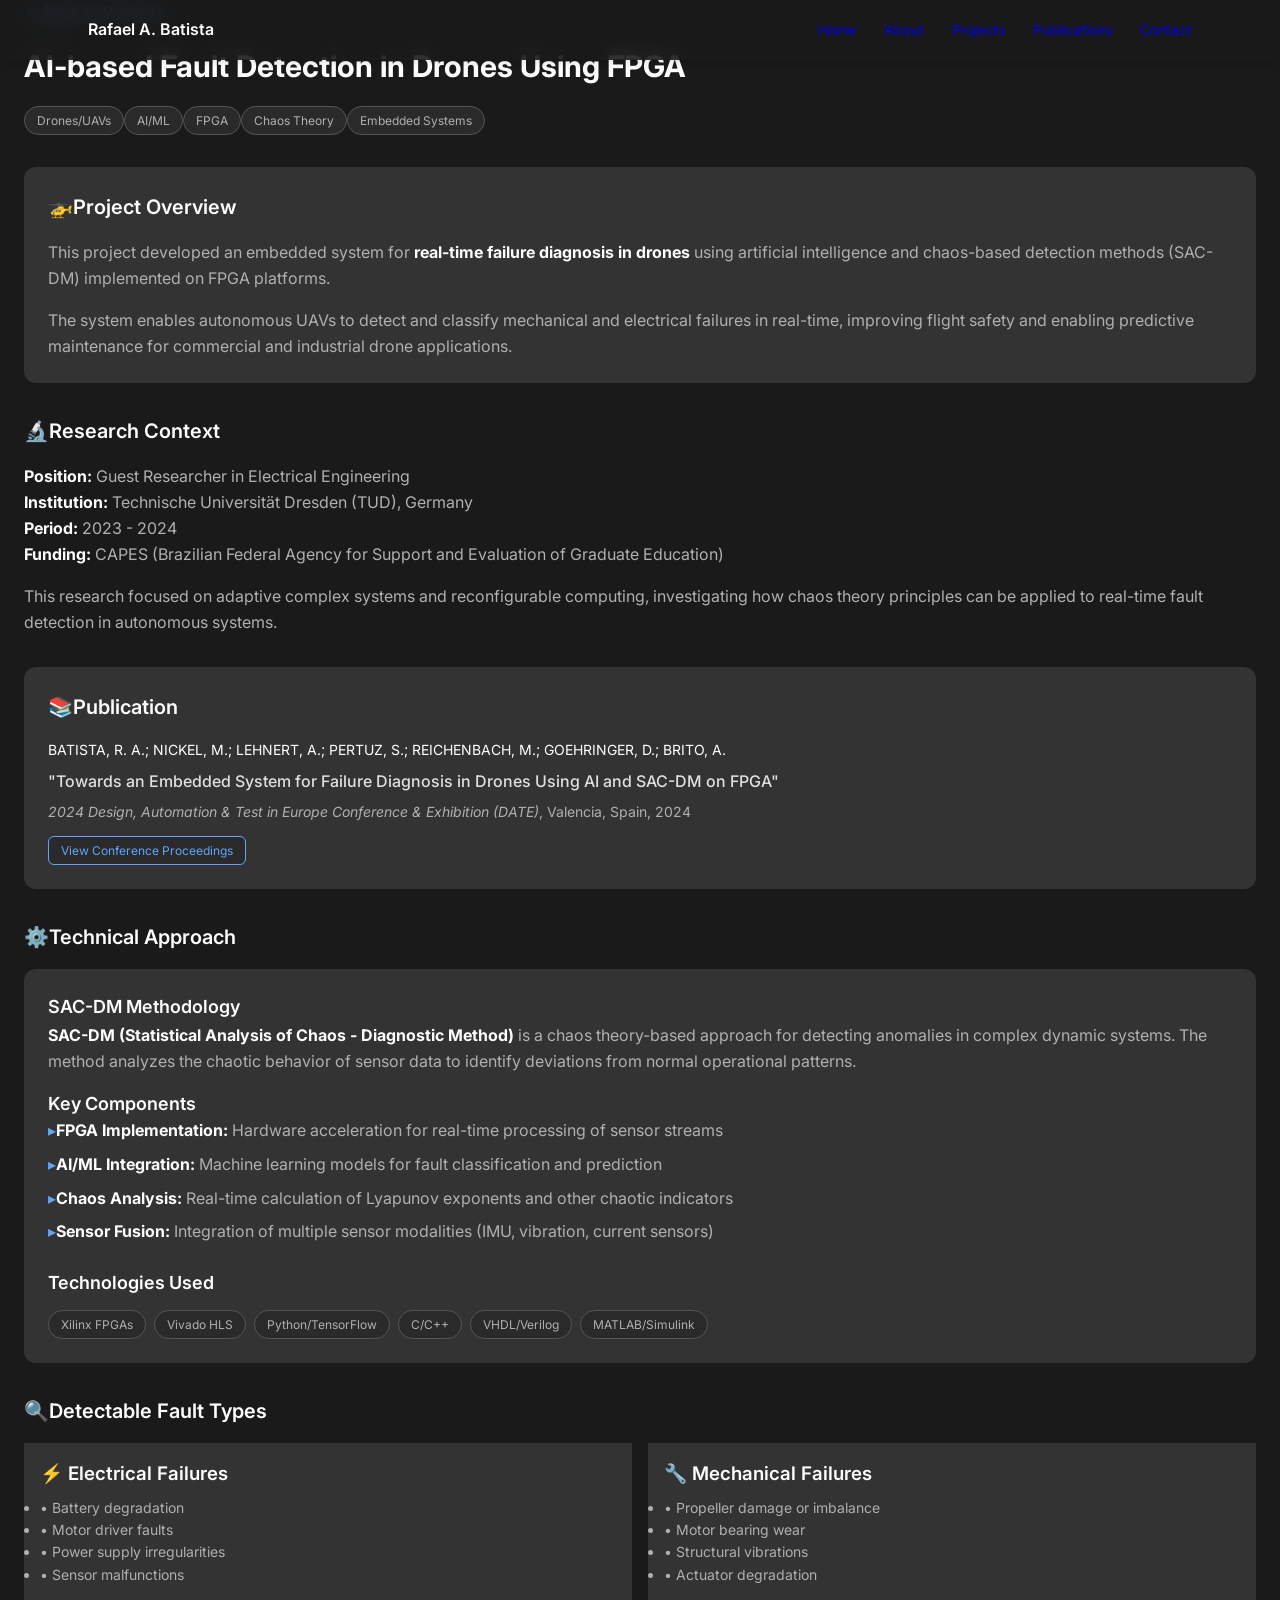
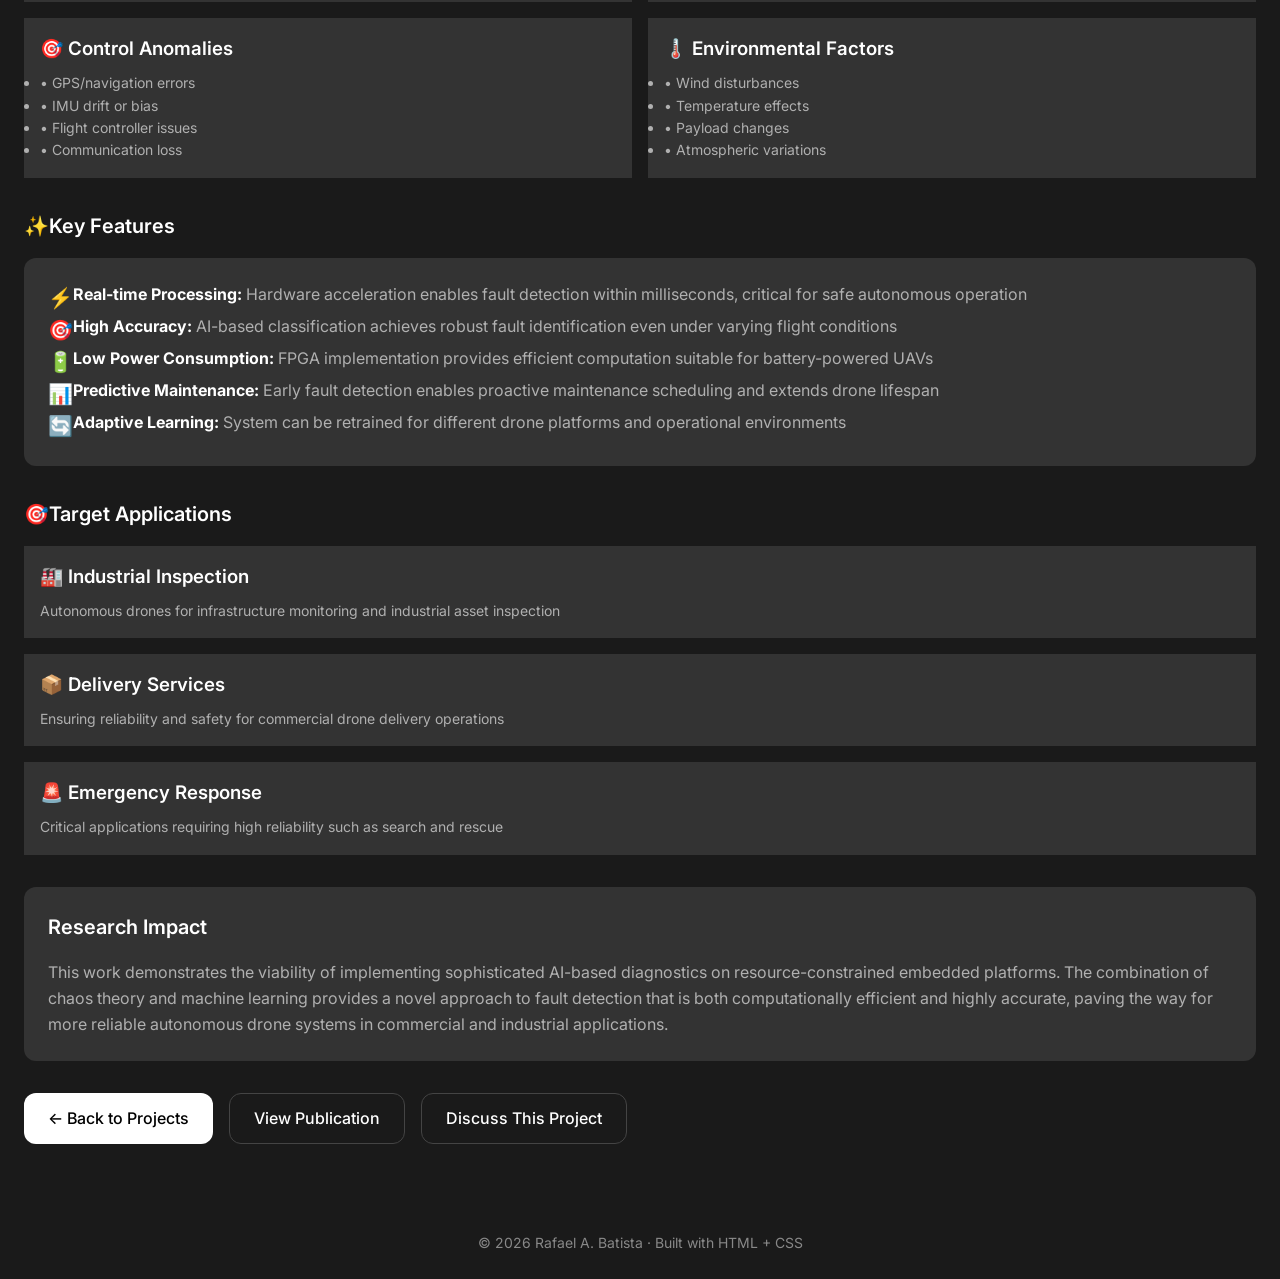
==== project_drones_robotics.html @ 234abe45 "Initial commit: Professional portfolio website with all sections and projects" ====
<!DOCTYPE html>
<html lang="en">

<head>
  <meta charset="UTF-8" />
  <meta name="viewport" content="width=device-width, initial-scale=1.0" />
  <title>AI-based Fault Detection in Drones — Rafael A. Batista</title>
  <meta name="description" content="Embedded system for failure diagnosis in UAVs using AI and chaos theory on FPGA" />
  <link rel="stylesheet" href="styles.css?v=15.0">
</head>

<body class="bg-dark-grey text-light-grey antialiased">

  <!-- NAVBAR -->
  <header class="fixed w-full z-50 bg-dark-grey/80 backdrop-blur border-b border-medium-grey">
    <div class="max-w-6xl mx-auto flex justify-between items-center px-6 py-3">
      <h1 class="text-base font-semibold text-white">Rafael A. Batista</h1>
      <nav class="space-x-6 text-sm text-medium-grey">
        <a href="index.html" class="hover:text-white transition">Home</a>
        <a href="index.html#about" class="hover:text-white transition">About</a>
        <a href="index.html#projects" class="hover:text-white transition">Projects</a>
        <a href="index.html#publications" class="hover:text-white transition">Publications</a>
        <a href="index.html#contact" class="hover:text-white transition">Contact</a>
      </nav>
    </div>
  </header>

  <!-- PROJECT DETAIL -->
  <section class="min-h-screen pt-32 pb-16 px-6">
    <div class="max-w-4xl mx-auto">
      <div class="mb-4">
        <a href="index.html#projects" class="text-accent hover:text-white transition">← Back to Projects</a>
      </div>

      <h1 class="text-3xl md:text-4xl font-bold mb-4 text-white">
        AI-based Fault Detection in Drones Using FPGA
      </h1>

      <div class="flex gap-2 mb-8">
        <span class="tech-item">Drones/UAVs</span>
        <span class="tech-item">AI/ML</span>
        <span class="tech-item">FPGA</span>
        <span class="tech-item">Chaos Theory</span>
        <span class="tech-item">Embedded Systems</span>
      </div>

      <!-- Overview -->
      <div class="mb-8 bg-light-grey p-6 rounded-xl border border-medium-grey">
        <h2 class="text-xl font-semibold mb-4 text-white flex items-center gap-2">
          <span>🚁</span> Project Overview
        </h2>
        <p class="text-medium-grey mb-4 leading-relaxed">
          This project developed an embedded system for <strong class="text-white">real-time failure diagnosis
            in drones</strong> using artificial intelligence and chaos-based detection methods (SAC-DM) implemented
          on FPGA platforms.
        </p>
        <p class="text-medium-grey leading-relaxed">
          The system enables autonomous UAVs to detect and classify mechanical and electrical failures in real-time,
          improving flight safety and enabling predictive maintenance for commercial and industrial drone applications.
        </p>
      </div>

      <!-- Research Context -->
      <div class="mb-8">
        <h2 class="text-xl font-semibold mb-4 text-white flex items-center gap-2">
          <span>🔬</span> Research Context
        </h2>
        <p class="text-medium-grey mb-4 leading-relaxed">
          <strong class="text-white">Position:</strong> Guest Researcher in Electrical Engineering<br>
          <strong class="text-white">Institution:</strong> Technische Universität Dresden (TUD), Germany<br>
          <strong class="text-white">Period:</strong> 2023 - 2024<br>
          <strong class="text-white">Funding:</strong> CAPES (Brazilian Federal Agency for Support and Evaluation of
          Graduate Education)
        </p>
        <p class="text-medium-grey leading-relaxed">
          This research focused on adaptive complex systems and reconfigurable computing, investigating how
          chaos theory principles can be applied to real-time fault detection in autonomous systems.
        </p>
      </div>

      <!-- Publication -->
      <div class="mb-8 bg-light-grey p-6 rounded-xl border border-accent">
        <h2 class="text-xl font-semibold mb-4 text-white flex items-center gap-2">
          <span>📚</span> Publication
        </h2>
        <div class="publication-authors mb-2">
          <span class="text-white">BATISTA, R. A.; NICKEL, M.; LEHNERT, A.; PERTUZ, S.; REICHENBACH, M.; GOEHRINGER, D.;
            BRITO, A.</span>
        </div>
        <div class="publication-title mb-2">
          "Towards an Embedded System for Failure Diagnosis in Drones Using AI and SAC-DM on FPGA"
        </div>
        <div class="publication-venue mb-3">
          <em class="text-medium-grey">2024 Design, Automation & Test in Europe Conference & Exhibition (DATE)</em>,
          Valencia, Spain, 2024
        </div>
        <a href="#" class="publication-link">View Conference Proceedings</a>
      </div>

      <!-- Technical Details -->
      <div class="mb-8">
        <h2 class="text-xl font-semibold mb-4 text-white flex items-center gap-2">
          <span>⚙️</span> Technical Approach
        </h2>
        <div class="bg-light-grey p-6 rounded-xl border border-medium-grey">
          <h3 class="text-lg font-semibold mb-3 text-white">SAC-DM Methodology</h3>
          <p class="text-medium-grey mb-4 leading-relaxed">
            <strong class="text-white">SAC-DM (Statistical Analysis of Chaos - Diagnostic Method)</strong> is a
            chaos theory-based approach for detecting anomalies in complex dynamic systems. The method analyzes
            the chaotic behavior of sensor data to identify deviations from normal operational patterns.
          </p>

          <h3 class="text-lg font-semibold mb-3 text-white">Key Components</h3>
          <ul class="space-y-2 text-medium-grey mb-6">
            <li class="flex items-start">
              <span class="text-accent mr-2">▸</span>
              <span><strong class="text-white">FPGA Implementation:</strong> Hardware acceleration for real-time
                processing of sensor streams</span>
            </li>
            <li class="flex items-start">
              <span class="text-accent mr-2">▸</span>
              <span><strong class="text-white">AI/ML Integration:</strong> Machine learning models for fault
                classification and prediction</span>
            </li>
            <li class="flex items-start">
              <span class="text-accent mr-2">▸</span>
              <span><strong class="text-white">Chaos Analysis:</strong> Real-time calculation of Lyapunov exponents and
                other chaotic indicators</span>
            </li>
            <li class="flex items-start">
              <span class="text-accent mr-2">▸</span>
              <span><strong class="text-white">Sensor Fusion:</strong> Integration of multiple sensor modalities (IMU,
                vibration, current sensors)</span>
            </li>
          </ul>

          <h3 class="text-lg font-semibold mb-3 text-white">Technologies Used</h3>
          <div class="tech-container">
            <span class="tech-item">Xilinx FPGAs</span>
            <span class="tech-item">Vivado HLS</span>
            <span class="tech-item">Python/TensorFlow</span>
            <span class="tech-item">C/C++</span>
            <span class="tech-item">VHDL/Verilog</span>
            <span class="tech-item">MATLAB/Simulink</span>
          </div>
        </div>
      </div>

      <!-- Fault Types -->
      <div class="mb-8">
        <h2 class="text-xl font-semibold mb-4 text-white flex items-center gap-2">
          <span>🔍</span> Detectable Fault Types
        </h2>
        <div class="grid md:grid-cols-2 gap-4">
          <div class="bg-light-grey p-4 rounded-lg border border-medium-grey">
            <h3 class="text-white font-semibold mb-2">⚡ Electrical Failures</h3>
            <ul class="text-medium-grey text-sm space-y-1">
              <li>• Battery degradation</li>
              <li>• Motor driver faults</li>
              <li>• Power supply irregularities</li>
              <li>• Sensor malfunctions</li>
            </ul>
          </div>
          <div class="bg-light-grey p-4 rounded-lg border border-medium-grey">
            <h3 class="text-white font-semibold mb-2">🔧 Mechanical Failures</h3>
            <ul class="text-medium-grey text-sm space-y-1">
              <li>• Propeller damage or imbalance</li>
              <li>• Motor bearing wear</li>
              <li>• Structural vibrations</li>
              <li>• Actuator degradation</li>
            </ul>
          </div>
          <div class="bg-light-grey p-4 rounded-lg border border-medium-grey">
            <h3 class="text-white font-semibold mb-2">🎯 Control Anomalies</h3>
            <ul class="text-medium-grey text-sm space-y-1">
              <li>• GPS/navigation errors</li>
              <li>• IMU drift or bias</li>
              <li>• Flight controller issues</li>
              <li>• Communication loss</li>
            </ul>
          </div>
          <div class="bg-light-grey p-4 rounded-lg border border-medium-grey">
            <h3 class="text-white font-semibold mb-2">🌡️ Environmental Factors</h3>
            <ul class="text-medium-grey text-sm space-y-1">
              <li>• Wind disturbances</li>
              <li>• Temperature effects</li>
              <li>• Payload changes</li>
              <li>• Atmospheric variations</li>
            </ul>
          </div>
        </div>
      </div>

      <!-- System Features -->
      <div class="mb-8">
        <h2 class="text-xl font-semibold mb-4 text-white flex items-center gap-2">
          <span>✨</span> Key Features
        </h2>
        <div class="bg-light-grey p-6 rounded-xl border border-medium-grey">
          <ul class="space-y-3 text-medium-grey">
            <li class="flex items-start">
              <span class="text-accent mr-2 text-xl">⚡</span>
              <div>
                <strong class="text-white">Real-time Processing:</strong> Hardware acceleration enables
                fault detection within milliseconds, critical for safe autonomous operation
              </div>
            </li>
            <li class="flex items-start">
              <span class="text-accent mr-2 text-xl">🎯</span>
              <div>
                <strong class="text-white">High Accuracy:</strong> AI-based classification achieves
                robust fault identification even under varying flight conditions
              </div>
            </li>
            <li class="flex items-start">
              <span class="text-accent mr-2 text-xl">🔋</span>
              <div>
                <strong class="text-white">Low Power Consumption:</strong> FPGA implementation provides
                efficient computation suitable for battery-powered UAVs
              </div>
            </li>
            <li class="flex items-start">
              <span class="text-accent mr-2 text-xl">📊</span>
              <div>
                <strong class="text-white">Predictive Maintenance:</strong> Early fault detection enables
                proactive maintenance scheduling and extends drone lifespan
              </div>
            </li>
            <li class="flex items-start">
              <span class="text-accent mr-2 text-xl">🔄</span>
              <div>
                <strong class="text-white">Adaptive Learning:</strong> System can be retrained for
                different drone platforms and operational environments
              </div>
            </li>
          </ul>
        </div>
      </div>

      <!-- Applications -->
      <div class="mb-8">
        <h2 class="text-xl font-semibold mb-4 text-white flex items-center gap-2">
          <span>🎯</span> Target Applications
        </h2>
        <div class="grid md:grid-cols-3 gap-4">
          <div class="bg-light-grey p-4 rounded-lg border border-medium-grey">
            <h3 class="text-white font-semibold mb-2">🏭 Industrial Inspection</h3>
            <p class="text-medium-grey text-sm">
              Autonomous drones for infrastructure monitoring and industrial asset inspection
            </p>
          </div>
          <div class="bg-light-grey p-4 rounded-lg border border-medium-grey">
            <h3 class="text-white font-semibold mb-2">📦 Delivery Services</h3>
            <p class="text-medium-grey text-sm">
              Ensuring reliability and safety for commercial drone delivery operations
            </p>
          </div>
          <div class="bg-light-grey p-4 rounded-lg border border-medium-grey">
            <h3 class="text-white font-semibold mb-2">🚨 Emergency Response</h3>
            <p class="text-medium-grey text-sm">
              Critical applications requiring high reliability such as search and rescue
            </p>
          </div>
        </div>
      </div>

      <!-- Impact -->
      <div class="mb-8 bg-light-grey p-6 rounded-xl border border-medium-grey">
        <h2 class="text-xl font-semibold mb-4 text-white">Research Impact</h2>
        <p class="text-medium-grey leading-relaxed">
          This work demonstrates the viability of implementing sophisticated AI-based diagnostics on
          resource-constrained embedded platforms. The combination of chaos theory and machine learning
          provides a novel approach to fault detection that is both computationally efficient and highly
          accurate, paving the way for more reliable autonomous drone systems in commercial and industrial
          applications.
        </p>
      </div>

      <!-- Actions -->
      <div class="flex gap-4 mt-8 flex-wrap">
        <a href="index.html#projects" class="btn-primary">
          ← Back to Projects
        </a>
        <a href="index.html#publications" class="btn-secondary">
          View Publication
        </a>
        <a href="index.html#contact" class="btn-secondary">
          Discuss This Project
        </a>
      </div>
    </div>
  </section>

  <!-- FOOTER -->
  <footer class="border-t border-medium-grey py-6 text-center text-sm text-dark-grey">
    © 2026 Rafael A. Batista · Built with HTML + CSS
  </footer>

  <script src="script.js?v=15.0"></script>
</body>

</html>
---- styles.css ----
/* Import Google Fonts */
@import url('https://fonts.googleapis.com/css2?family=Inter:wght@300;400;500;600;700&display=swap');

/* CSS Variables for easy theming */
:root {
  --color-bg-darkest: #121212;
  --color-bg-dark: #1a1a1a;
  --color-bg-medium: #2a2a2a;
  --color-bg-light: #333333;
  --color-text-white: #ffffff;
  --color-text-light: #e0e0e0;
  --color-text-medium: #b0b0b0;
  --color-text-dark: #888888;
  --color-border-light: #444444;
  --color-border-medium: #555555;
  --color-accent: #60a5fa;
  --color-accent-hover: #3b82f6;
  --transition-speed: 0.3s;
}

/* Base styles */
* {
  margin: 0;
  padding: 0;
  box-sizing: border-box;
}

body {
  font-family: 'Inter', sans-serif;
  background-color: var(--color-bg-dark);
  color: var(--color-text-light);
  overflow-x: hidden;
  line-height: 1.6;
}

/* Utility classes */
.bg-darkest-grey {
  background-color: var(--color-bg-darkest);
}

.bg-dark-grey {
  background-color: var(--color-bg-dark);
}

.bg-medium-grey {
  background-color: var(--color-bg-medium);
}

.bg-light-grey {
  background-color: var(--color-bg-light);
}

.text-white {
  color: var(--color-text-white);
}

.text-light-grey {
  color: var(--color-text-light);
}

.text-medium-grey {
  color: var(--color-text-medium);
}

.text-dark-grey {
  color: var(--color-text-dark);
}

.text-accent {
  color: var(--color-accent);
}

.border-light-grey {
  border-color: var(--color-border-light);
}

.border-medium-grey {
  border-color: var(--color-border-medium);
}

.transition {
  transition: all var(--transition-speed) ease;
}

.backdrop-blur {
  backdrop-filter: blur(10px);
}

/* Layout utilities */
.border {
  border-width: 1px;
}

.rounded-xl {
  border-radius: 0.75rem;
}

.rounded-2xl {
  border-radius: 1rem;
}

.p-6 {
  padding: 1.5rem;
}

.p-4 {
  padding: 1rem;
}

.py-2 {
  padding-top: 0.5rem;
  padding-bottom: 0.5rem;
}

.py-3 {
  padding-top: 0.75rem;
  padding-bottom: 0.75rem;
}

.px-4 {
  padding-left: 1rem;
  padding-right: 1rem;
}

.px-6 {
  padding-left: 1.5rem;
  padding-right: 1.5rem;
}

.py-4 {
  padding-top: 1rem;
  padding-bottom: 1rem;
}

.px-5 {
  padding-left: 1.25rem;
  padding-right: 1.25rem;
}

.py-24 {
  padding-top: 6rem;
  padding-bottom: 6rem;
}

.py-32 {
  padding-top: 8rem;
  padding-bottom: 8rem;
}

.py-6 {
  padding-top: 1.5rem;
  padding-bottom: 1.5rem;
}

.pt-24 {
  padding-top: 6rem;
}

.pt-40 {
  padding-top: 10rem;
}

.pb-16 {
  padding-bottom: 4rem;
}

.mb-6 {
  margin-bottom: 1.5rem;
}

.mb-12 {
  margin-bottom: 3rem;
}

.mb-8 {
  margin-bottom: 2rem;
}

.mb-4 {
  margin-bottom: 1rem;
}

.mb-2 {
  margin-bottom: 0.5rem;
}

.mt-8 {
  margin-top: 2rem;
}

.mt-16 {
  margin-top: 4rem;
}

.mt-32 {
  margin-top: 8rem;
}

.mt-4 {
  margin-top: 1rem;
}

.mt-3 {
  margin-top: 0.75rem;
}

.text-base {
  font-size: 1rem;
}

.text-lg {
  font-size: 1.125rem;
}

.text-sm {
  font-size: 0.875rem;
}

.text-xs {
  font-size: 0.75rem;
}

.text-4xl {
  font-size: 2.25rem;
}

.md\:text-6xl {
  font-size: 3.75rem;
}

.text-3xl {
  font-size: 1.875rem;
}

.text-xl {
  font-size: 1.25rem;
}

.font-semibold {
  font-weight: 600;
}

.font-bold {
  font-weight: 700;
}

.font-medium {
  font-weight: 500;
}

.leading-relaxed {
  line-height: 1.625;
}

.text-center {
  text-align: center;
}

.text-left {
  text-align: left;
}

.max-w-6xl {
  max-width: 72rem;
}

.max-w-3xl {
  max-width: 48rem;
}

.max-w-2xl {
  max-width: 42rem;
}

.mx-auto {
  margin-left: auto;
  margin-right: auto;
}

.space-x-6>*+* {
  margin-left: 1.5rem;
}

.gap-4 {
  gap: 1rem;
}

.gap-6 {
  gap: 1.5rem;
}

.gap-8 {
  gap: 2rem;
}

.flex {
  display: flex;
}

.flex-wrap {
  flex-wrap: wrap;
}

.justify-between {
  justify-content: space-between;
}

.justify-center {
  justify-content: center;
}

.items-center {
  align-items: center;
}

.items-start {
  align-items: flex-start;
}

.fixed {
  position: fixed;
}

.w-full {
  width: 100%;
}

.z-50 {
  z-index: 50;
}

.min-h-screen {
  min-height: 100vh;
}

.relative {
  position: relative;
}

.object-cover {
  object-fit: cover;
}

.border-b {
  border-bottom-width: 1px;
}

.border-t {
  border-top-width: 1px;
}

.grid {
  display: grid;
}

.md\:grid-cols-2 {
  grid-template-columns: repeat(2, 1fr);
}

.lg\:grid-cols-3 {
  grid-template-columns: repeat(3, 1fr);
}

.space-y-4>*+* {
  margin-top: 1rem;
}

.space-y-2>*+* {
  margin-top: 0.5rem;
}

/* Custom additions */
.bg-light-grey\/40 {
  background-color: rgba(51, 51, 51, 0.4);
}

.bg-dark-grey\/80 {
  background-color: rgba(26, 26, 26, 0.8);
}

/* Header styles */
header {
  height: 60px;
  min-height: 60px;
  top: 0;
  left: 0;
  right: 0;
  z-index: 50;
  box-shadow: 0 4px 6px rgba(0, 0, 0, 0.1);
}

header div {
  min-height: 60px;
  height: 100%;
}

header .py-3 {
  padding-top: 0.75rem;
  padding-bottom: 0.75rem;
}

header a {
  position: relative;
  text-decoration: none;
}

header a::after {
  content: '';
  position: absolute;
  width: 0;
  height: 2px;
  bottom: -5px;
  left: 0;
  background-color: var(--color-accent);
  transition: width var(--transition-speed) ease;
}

header a:hover::after,
header a.active::after {
  width: 100%;
}

/* Profile photo styles */
.profile-photo {
  width: 200px;
  height: 200px;
  border-radius: 50%;
  object-fit: cover;
  border: 4px solid var(--color-border-medium);
  transition: transform var(--transition-speed) ease, box-shadow var(--transition-speed) ease;
}

.profile-photo:hover {
  transform: scale(1.05);
  box-shadow: 0 10px 30px rgba(96, 165, 250, 0.3);
}

/* Gradient text effect */
.gradient-text {
  background: linear-gradient(135deg, #ffffff 0%, #60a5fa 100%);
  -webkit-background-clip: text;
  -webkit-text-fill-color: transparent;
  background-clip: text;
}

/* Stats container in hero section */
.stats-container {
  display: flex;
  justify-content: center;
  gap: 2rem;
  margin: 2rem 0;
}

.stat-item {
  text-align: center;
}

.stat-number {
  font-size: 2rem;
  font-weight: 700;
  color: var(--color-accent);
  line-height: 1;
}

.stat-label {
  font-size: 0.875rem;
  color: var(--color-text-medium);
  margin-top: 0.25rem;
}

/* Button styles */
.btn-primary,
.btn-secondary {
  display: inline-flex;
  align-items: center;
  padding: 0.75rem 1.5rem;
  border-radius: 0.75rem;
  font-weight: 500;
  text-decoration: none;
  transition: all var(--transition-speed) ease;
  cursor: pointer;
}

.btn-primary {
  background-color: var(--color-text-white);
  color: #000000;
}

.btn-primary:hover {
  background-color: var(--color-text-light);
  transform: translateY(-2px);
  box-shadow: 0 10px 25px rgba(255, 255, 255, 0.1);
}

.btn-secondary {
  border: 1px solid var(--color-border-light);
  color: var(--color-text-white);
  background-color: transparent;
}

.btn-secondary:hover {
  border-color: var(--color-text-white);
  background-color: rgba(255, 255, 255, 0.05);
  transform: translateY(-2px);
}

.btn-secondary svg {
  display: inline-block;
  width: 1.25rem;
  height: 1.25rem;
  margin-right: 0.5rem;
  vertical-align: middle;
}

/* Section title styles */
.section-title {
  font-size: 2rem;
  font-weight: 700;
  margin-bottom: 3rem;
  color: var(--color-text-white);
  display: flex;
  align-items: center;
  gap: 0.75rem;
}

.section-icon {
  font-size: 2.5rem;
  display: inline-block;
}

/* Timeline styles */
.timeline {
  position: relative;
  padding-left: 2rem;
}

.timeline::before {
  content: '';
  position: absolute;
  left: 0;
  top: 0;
  bottom: 0;
  width: 2px;
  background: linear-gradient(180deg, var(--color-accent) 0%, var(--color-border-medium) 100%);
}

.timeline-item {
  position: relative;
  padding-bottom: 2.5rem;
}

.timeline-marker {
  position: absolute;
  left: -2.5rem;
  top: 0.25rem;
  width: 1rem;
  height: 1rem;
  border-radius: 50%;
  background-color: var(--color-accent);
  border: 3px solid var(--color-bg-dark);
  z-index: 1;
}

.timeline-marker.current {
  width: 1.25rem;
  height: 1.25rem;
  left: -2.625rem;
  animation: pulse 2s infinite;
}

@keyframes pulse {

  0%,
  100% {
    box-shadow: 0 0 0 0 rgba(96, 165, 250, 0.7);
  }

  50% {
    box-shadow: 0 0 0 10px rgba(96, 165, 250, 0);
  }
}

.timeline-content {
  background-color: var(--color-bg-light);
  padding: 1.5rem;
  border-radius: 0.75rem;
  border: 1px solid var(--color-border-medium);
  transition: all var(--transition-speed) ease;
}

.timeline-content:hover {
  border-color: var(--color-accent);
  transform: translateX(5px);
  box-shadow: 0 5px 20px rgba(96, 165, 250, 0.1);
}

.timeline-date {
  color: var(--color-accent);
  font-weight: 600;
  font-size: 0.875rem;
  margin-bottom: 0.5rem;
}

.timeline-title {
  color: var(--color-text-white);
  font-size: 1.125rem;
  font-weight: 600;
  margin-bottom: 0.5rem;
}

.timeline-institution {
  color: var(--color-text-medium);
  font-size: 0.875rem;
  margin-bottom: 0.75rem;
  font-style: italic;
}

.timeline-description {
  color: var(--color-text-medium);
  font-size: 0.875rem;
  line-height: 1.6;
  margin-bottom: 0.5rem;
}

.timeline-description strong {
  color: var(--color-text-light);
}

/* Technology tags */
.tech-container {
  display: flex;
  flex-wrap: wrap;
  gap: 0.5rem;
  margin-top: 0.75rem;
}

.tech-item {
  padding: 0.25rem 0.75rem;
  background-color: var(--color-bg-medium);
  color: var(--color-text-medium);
  font-size: 0.75rem;
  border-radius: 9999px;
  border: 1px solid var(--color-border-medium);
  transition: all var(--transition-speed) ease;
}

.tech-item:hover {
  background-color: var(--color-accent);
  color: var(--color-text-white);
  border-color: var(--color-accent);
}

/* Project cards */
.project-card {
  display: block;
  padding: 1.5rem;
  background-color: var(--color-bg-light);
  border-radius: 1rem;
  border: 1px solid var(--color-border-medium);
  text-decoration: none;
  transition: all var(--transition-speed) ease;
  position: relative;
  overflow: hidden;
}

.project-card::before {
  content: '';
  position: absolute;
  top: 0;
  left: 0;
  right: 0;
  height: 3px;
  background: linear-gradient(90deg, var(--color-accent) 0%, transparent 100%);
  transform: scaleX(0);
  transform-origin: left;
  transition: transform var(--transition-speed) ease;
}

.project-card:hover::before {
  transform: scaleX(1);
}

.project-card:hover {
  border-color: var(--color-accent);
  transform: translateY(-5px);
  box-shadow: 0 10px 30px rgba(96, 165, 250, 0.2);
}

.project-icon {
  font-size: 2.5rem;
  margin-bottom: 1rem;
  display: block;
}

/* Publications */
.publications-container {
  max-width: 100%;
}

.publication-category {
  margin-bottom: 2rem;
}

.publication-item {
  background-color: var(--color-bg-light);
  padding: 1.5rem;
  border-radius: 0.75rem;
  border: 1px solid var(--color-border-medium);
  transition: all var(--transition-speed) ease;
}

.publication-item:hover {
  border-color: var(--color-accent);
  box-shadow: 0 5px 20px rgba(96, 165, 250, 0.1);
}

.publication-authors {
  margin-bottom: 0.5rem;
  font-size: 0.875rem;
}

.publication-title {
  color: var(--color-text-light);
  font-size: 1rem;
  font-weight: 500;
  margin-bottom: 0.5rem;
  line-height: 1.5;
}

.publication-venue {
  color: var(--color-text-medium);
  font-size: 0.875rem;
  margin-bottom: 0.75rem;
}

.publication-links {
  display: flex;
  gap: 0.75rem;
  margin-top: 0.75rem;
}

.publication-link {
  display: inline-block;
  padding: 0.25rem 0.75rem;
  background-color: var(--color-bg-medium);
  color: var(--color-accent);
  font-size: 0.75rem;
  border-radius: 0.375rem;
  text-decoration: none;
  border: 1px solid var(--color-accent);
  transition: all var(--transition-speed) ease;
}

.publication-link:hover {
  background-color: var(--color-accent);
  color: var(--color-text-white);
}

/* Skills section */
.skill-category {
  background-color: var(--color-bg-light);
  padding: 1.5rem;
  border-radius: 0.75rem;
  border: 1px solid var(--color-border-medium);
}

.skill-category-title {
  color: var(--color-text-white);
  font-size: 1.125rem;
  font-weight: 600;
  margin-bottom: 1.25rem;
  padding-bottom: 0.75rem;
  border-bottom: 2px solid var(--color-accent);
}

.skill-list {
  display: flex;
  flex-direction: column;
  gap: 1rem;
}

.skill-item {
  display: flex;
  flex-direction: column;
  gap: 0.5rem;
}

.skill-name {
  color: var(--color-text-light);
  font-size: 0.875rem;
  font-weight: 500;
}

.skill-bar {
  height: 0.5rem;
  background-color: var(--color-bg-medium);
  border-radius: 9999px;
  overflow: hidden;
}

.skill-level {
  height: 100%;
  background: linear-gradient(90deg, var(--color-accent) 0%, var(--color-accent-hover) 100%);
  border-radius: 9999px;
  transition: width 1s ease;
}

.expertise-list {
  list-style: none;
  display: flex;
  flex-direction: column;
  gap: 0.5rem;
}

.expertise-list li {
  color: var(--color-text-medium);
  font-size: 0.875rem;
  padding-left: 1.25rem;
  position: relative;
}

.expertise-list li::before {
  content: '▸';
  position: absolute;
  left: 0;
  color: var(--color-accent);
  font-weight: 600;
}

/* Animation */
@keyframes fadeIn {
  from {
    opacity: 0;
    transform: translateY(20px);
  }

  to {
    opacity: 1;
    transform: translateY(0);
  }
}

.animate-fadeIn {
  animation: fadeIn 0.6s ease-out;
}

/* Scroll margin for fixed header - increased to prevent overlap */
section[id] {
  scroll-margin-top: 80px;
}

/* Responsive adjustments */
@media (max-width: 768px) {
  .md\:text-6xl {
    font-size: 2.5rem;
  }

  .md\:grid-cols-2,
  .lg\:grid-cols-3 {
    grid-template-columns: 1fr;
  }

  .pt-24 {
    padding-top: 5rem;
  }

  .profile-photo {
    width: 160px;
    height: 160px;
  }

  header {
    height: 55px;
  }

  header nav {
    display: none;
    /* Hide navigation on mobile - could add hamburger menu */
  }

  .section-title {
    font-size: 1.5rem;
  }

  .section-icon {
    font-size: 2rem;
  }

  .stats-container {
    flex-direction: row;
    gap: 1rem;
  }

  .stat-number {
    font-size: 1.5rem;
  }

  .stat-label {
    font-size: 0.75rem;
  }

  .timeline {
    padding-left: 1.5rem;
  }

  .timeline-marker {
    left: -2rem;
  }

  .timeline-marker.current {
    left: -2.125rem;
  }
}

@media (max-width: 480px) {

  .btn-primary,
  .btn-secondary {
    padding: 0.6rem 1.2rem;
    font-size: 0.875rem;
  }

  .flex-wrap {
    justify-content: center;
  }
}

/* Print styles */
@media print {
  header {
    position: relative;
  }

  .btn-primary,
  .btn-secondary {
    display: none;
  }
}
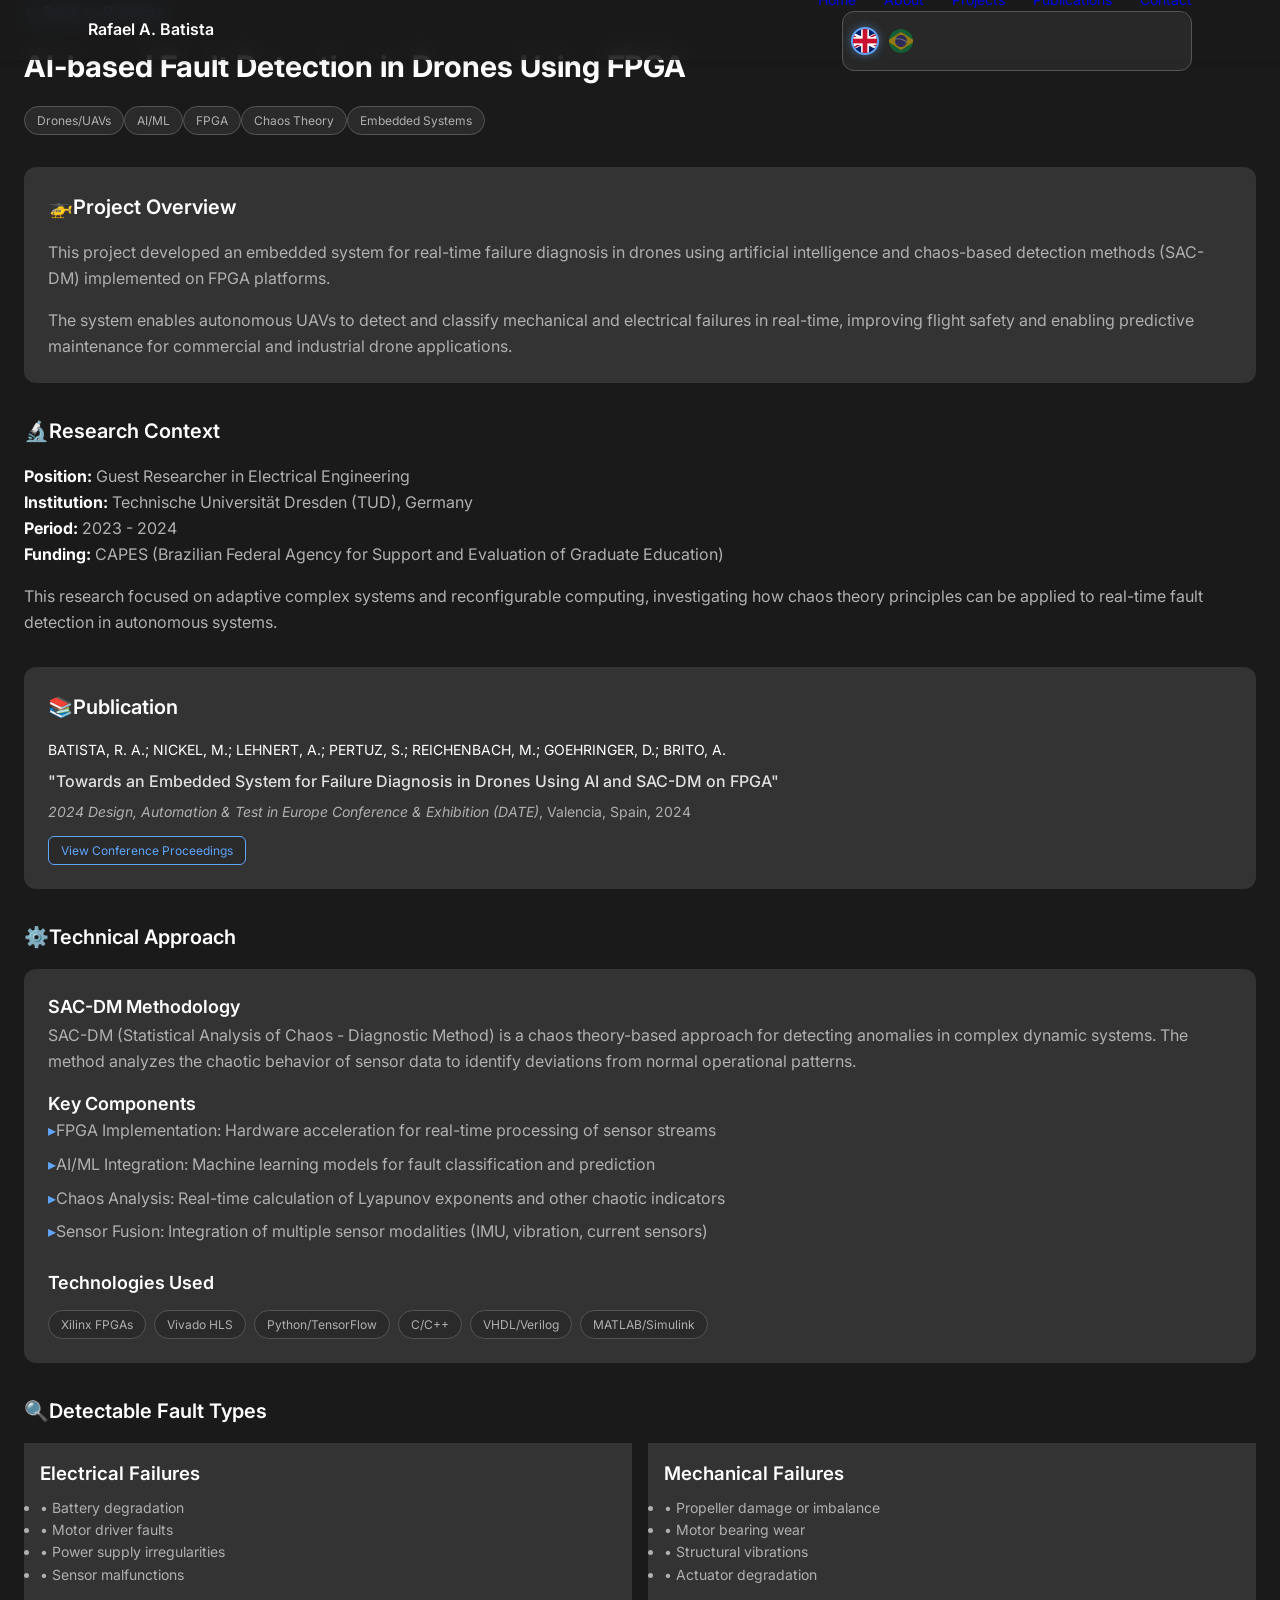
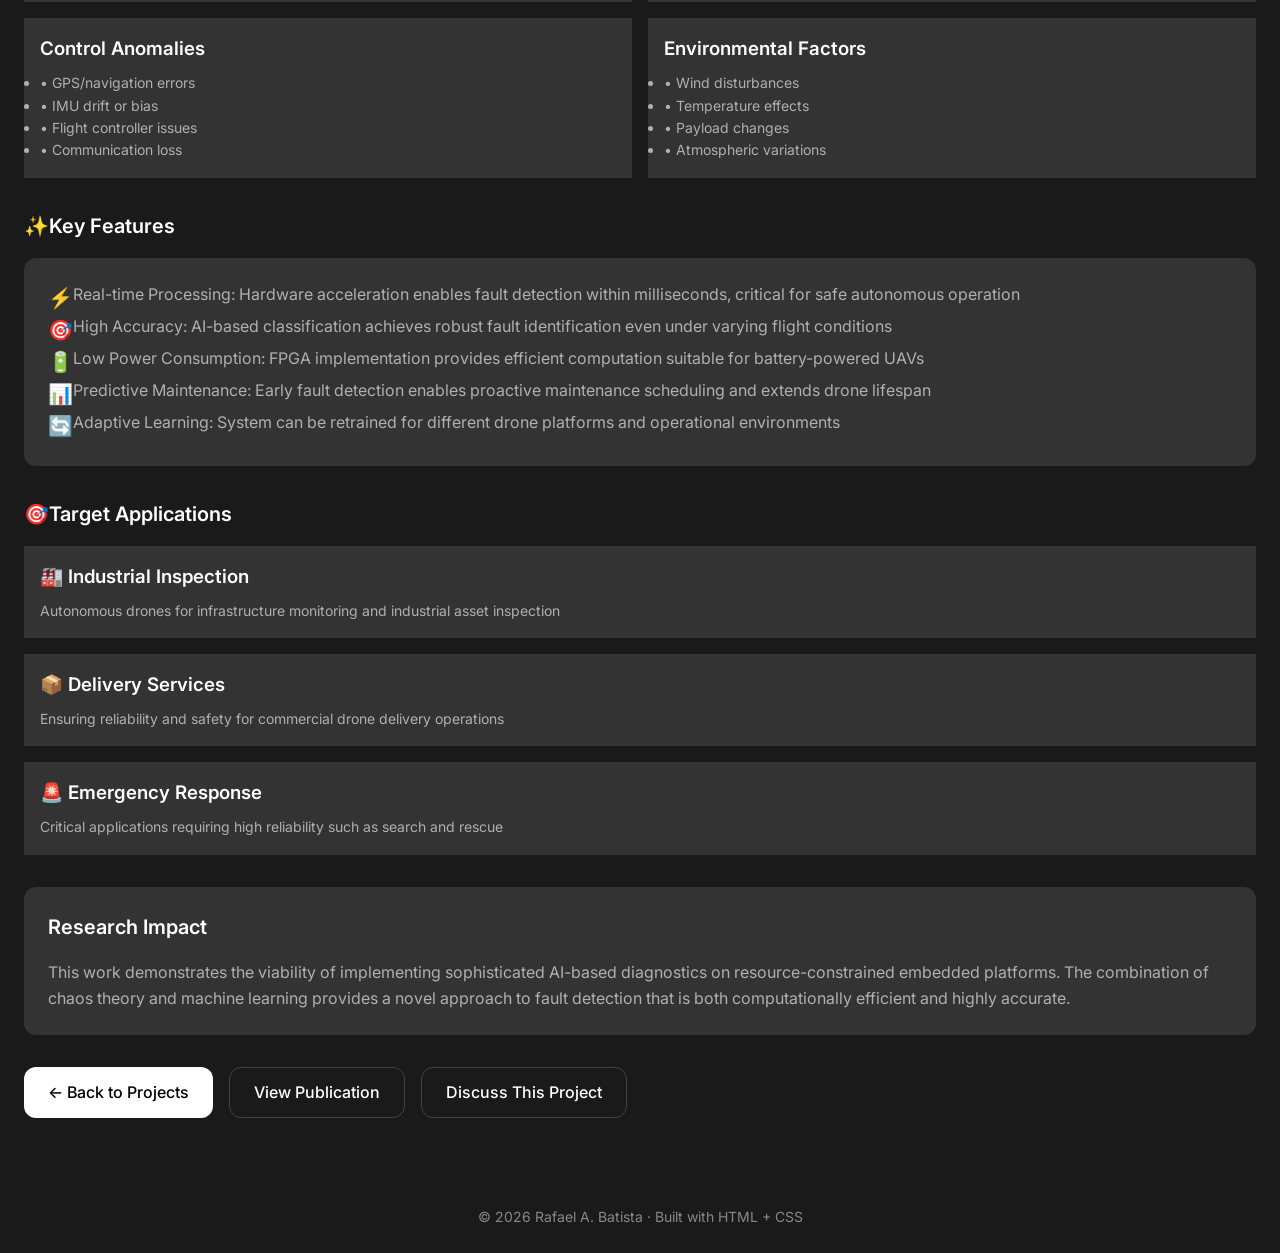
==== commit bc1e14b9: "Implement full bilingual support for all project subpages" ====
--- a/project_drones_robotics.html
+++ b/project_drones_robotics.html
@@ -20,7 +20,11 @@
         <a href="index.html#about" class="hover:text-white transition">About</a>
         <a href="index.html#projects" class="hover:text-white transition">Projects</a>
         <a href="index.html#publications" class="hover:text-white transition">Publications</a>
-        <a href="index.html#contact" class="hover:text-white transition">Contact</a>
+        <a href="index.html#contact" class="hover:text-white transition" data-i18n-nav="contact">Contact</a>
+        <div id="langToggle" class="lang-toggle" title="Switch language / Mudar idioma">
+          <img src="flag_uk.png" alt="English" class="lang-flag" data-lang="en">
+          <img src="flag_br.png" alt="Português" class="lang-flag" data-lang="pt">
+        </div>
       </nav>
     </div>
   </header>
@@ -29,10 +33,11 @@
   <section class="min-h-screen pt-32 pb-16 px-6">
     <div class="max-w-4xl mx-auto">
       <div class="mb-4">
-        <a href="index.html#projects" class="text-accent hover:text-white transition">← Back to Projects</a>
-      </div>
-
-      <h1 class="text-3xl md:text-4xl font-bold mb-4 text-white">
+        <a href="index.html#projects" class="text-accent hover:text-white transition" data-i18n="page_drone.back">← Back
+          to Projects</a>
+      </div>
+
+      <h1 class="text-3xl md:text-4xl font-bold mb-4 text-white" data-i18n="page_drone.title">
         AI-based Fault Detection in Drones Using FPGA
       </h1>
 
@@ -47,14 +52,14 @@
       <!-- Overview -->
       <div class="mb-8 bg-light-grey p-6 rounded-xl border border-medium-grey">
         <h2 class="text-xl font-semibold mb-4 text-white flex items-center gap-2">
-          <span>🚁</span> Project Overview
-        </h2>
-        <p class="text-medium-grey mb-4 leading-relaxed">
+          <span>🚁</span> <span data-i18n="page_drone.overview.title">Project Overview</span>
+        </h2>
+        <p class="text-medium-grey mb-4 leading-relaxed" data-i18n="page_drone.overview.p1">
           This project developed an embedded system for <strong class="text-white">real-time failure diagnosis
             in drones</strong> using artificial intelligence and chaos-based detection methods (SAC-DM) implemented
           on FPGA platforms.
         </p>
-        <p class="text-medium-grey leading-relaxed">
+        <p class="text-medium-grey leading-relaxed" data-i18n="page_drone.overview.p2">
           The system enables autonomous UAVs to detect and classify mechanical and electrical failures in real-time,
           improving flight safety and enabling predictive maintenance for commercial and industrial drone applications.
         </p>
@@ -63,16 +68,19 @@
       <!-- Research Context -->
       <div class="mb-8">
         <h2 class="text-xl font-semibold mb-4 text-white flex items-center gap-2">
-          <span>🔬</span> Research Context
+          <span>🔬</span> <span data-i18n="page_drone.context.title">Research Context</span>
         </h2>
         <p class="text-medium-grey mb-4 leading-relaxed">
-          <strong class="text-white">Position:</strong> Guest Researcher in Electrical Engineering<br>
-          <strong class="text-white">Institution:</strong> Technische Universität Dresden (TUD), Germany<br>
-          <strong class="text-white">Period:</strong> 2023 - 2024<br>
-          <strong class="text-white">Funding:</strong> CAPES (Brazilian Federal Agency for Support and Evaluation of
+          <strong class="text-white" data-i18n="page_drone.context.position">Position:</strong> Guest Researcher in
+          Electrical Engineering<br>
+          <strong class="text-white" data-i18n="page_drone.context.institution">Institution:</strong> Technische
+          Universität Dresden (TUD), Germany<br>
+          <strong class="text-white" data-i18n="page_drone.context.period">Period:</strong> 2023 - 2024<br>
+          <strong class="text-white" data-i18n="page_drone.context.funding">Funding:</strong> CAPES (Brazilian Federal
+          Agency for Support and Evaluation of
           Graduate Education)
         </p>
-        <p class="text-medium-grey leading-relaxed">
+        <p class="text-medium-grey leading-relaxed" data-i18n="page_drone.context.desc">
           This research focused on adaptive complex systems and reconfigurable computing, investigating how
           chaos theory principles can be applied to real-time fault detection in autonomous systems.
         </p>
@@ -100,36 +108,42 @@
       <!-- Technical Details -->
       <div class="mb-8">
         <h2 class="text-xl font-semibold mb-4 text-white flex items-center gap-2">
-          <span>⚙️</span> Technical Approach
+          <span>⚙️</span> <span data-i18n="page_drone.tech.title">Technical Approach</span>
         </h2>
         <div class="bg-light-grey p-6 rounded-xl border border-medium-grey">
-          <h3 class="text-lg font-semibold mb-3 text-white">SAC-DM Methodology</h3>
-          <p class="text-medium-grey mb-4 leading-relaxed">
-            <strong class="text-white">SAC-DM (Statistical Analysis of Chaos - Diagnostic Method)</strong> is a
-            chaos theory-based approach for detecting anomalies in complex dynamic systems. The method analyzes
-            the chaotic behavior of sensor data to identify deviations from normal operational patterns.
+          <h3 class="text-lg font-semibold mb-3 text-white" data-i18n="page_drone.tech.sacdm_title">SAC-DM Methodology
+          </h3>
+          <p class="text-medium-grey mb-4 leading-relaxed" data-i18n="page_drone.tech.sacdm_desc">
+            SAC-DM (Statistical Analysis of Chaos - Diagnostic Method) is a chaos theory-based approach for detecting
+            anomalies in complex dynamic systems. The method analyzes the chaotic behavior of sensor data to identify
+            deviations from normal operational patterns.
           </p>
 
-          <h3 class="text-lg font-semibold mb-3 text-white">Key Components</h3>
+          <h3 class="text-lg font-semibold mb-3 text-white" data-i18n="page_drone.tech.components_title">Key Components
+          </h3>
           <ul class="space-y-2 text-medium-grey mb-6">
             <li class="flex items-start">
               <span class="text-accent mr-2">▸</span>
-              <span><strong class="text-white">FPGA Implementation:</strong> Hardware acceleration for real-time
+              <span data-i18n="page_drone.tech.comp1"><strong class="text-white">FPGA Implementation:</strong> Hardware
+                acceleration for real-time
                 processing of sensor streams</span>
             </li>
             <li class="flex items-start">
               <span class="text-accent mr-2">▸</span>
-              <span><strong class="text-white">AI/ML Integration:</strong> Machine learning models for fault
+              <span data-i18n="page_drone.tech.comp2"><strong class="text-white">AI/ML Integration:</strong> Machine
+                learning models for fault
                 classification and prediction</span>
             </li>
             <li class="flex items-start">
               <span class="text-accent mr-2">▸</span>
-              <span><strong class="text-white">Chaos Analysis:</strong> Real-time calculation of Lyapunov exponents and
+              <span data-i18n="page_drone.tech.comp3"><strong class="text-white">Chaos Analysis:</strong> Real-time
+                calculation of Lyapunov exponents and
                 other chaotic indicators</span>
             </li>
             <li class="flex items-start">
               <span class="text-accent mr-2">▸</span>
-              <span><strong class="text-white">Sensor Fusion:</strong> Integration of multiple sensor modalities (IMU,
+              <span data-i18n="page_drone.tech.comp4"><strong class="text-white">Sensor Fusion:</strong> Integration of
+                multiple sensor modalities (IMU,
                 vibration, current sensors)</span>
             </li>
           </ul>
@@ -149,11 +163,12 @@
       <!-- Fault Types -->
       <div class="mb-8">
         <h2 class="text-xl font-semibold mb-4 text-white flex items-center gap-2">
-          <span>🔍</span> Detectable Fault Types
+          <span>🔍</span> <span data-i18n="page_drone.faults.title">Detectable Fault Types</span>
         </h2>
         <div class="grid md:grid-cols-2 gap-4">
           <div class="bg-light-grey p-4 rounded-lg border border-medium-grey">
-            <h3 class="text-white font-semibold mb-2">⚡ Electrical Failures</h3>
+            <h3 class="text-white font-semibold mb-2" data-i18n="page_drone.faults.electrical">⚡ Electrical Failures
+            </h3>
             <ul class="text-medium-grey text-sm space-y-1">
               <li>• Battery degradation</li>
               <li>• Motor driver faults</li>
@@ -162,7 +177,8 @@
             </ul>
           </div>
           <div class="bg-light-grey p-4 rounded-lg border border-medium-grey">
-            <h3 class="text-white font-semibold mb-2">🔧 Mechanical Failures</h3>
+            <h3 class="text-white font-semibold mb-2" data-i18n="page_drone.faults.mechanical">🔧 Mechanical Failures
+            </h3>
             <ul class="text-medium-grey text-sm space-y-1">
               <li>• Propeller damage or imbalance</li>
               <li>• Motor bearing wear</li>
@@ -171,7 +187,7 @@
             </ul>
           </div>
           <div class="bg-light-grey p-4 rounded-lg border border-medium-grey">
-            <h3 class="text-white font-semibold mb-2">🎯 Control Anomalies</h3>
+            <h3 class="text-white font-semibold mb-2" data-i18n="page_drone.faults.control">🎯 Control Anomalies</h3>
             <ul class="text-medium-grey text-sm space-y-1">
               <li>• GPS/navigation errors</li>
               <li>• IMU drift or bias</li>
@@ -180,7 +196,7 @@
             </ul>
           </div>
           <div class="bg-light-grey p-4 rounded-lg border border-medium-grey">
-            <h3 class="text-white font-semibold mb-2">🌡️ Environmental Factors</h3>
+            <h3 class="text-white font-semibold mb-2" data-i18n="page_drone.faults.env">🌡️ Environmental Factors</h3>
             <ul class="text-medium-grey text-sm space-y-1">
               <li>• Wind disturbances</li>
               <li>• Temperature effects</li>
@@ -194,41 +210,41 @@
       <!-- System Features -->
       <div class="mb-8">
         <h2 class="text-xl font-semibold mb-4 text-white flex items-center gap-2">
-          <span>✨</span> Key Features
+          <span>✨</span> <span data-i18n="page_drone.features.title">Key Features</span>
         </h2>
         <div class="bg-light-grey p-6 rounded-xl border border-medium-grey">
           <ul class="space-y-3 text-medium-grey">
             <li class="flex items-start">
               <span class="text-accent mr-2 text-xl">⚡</span>
-              <div>
+              <div data-i18n="page_drone.features.f1">
                 <strong class="text-white">Real-time Processing:</strong> Hardware acceleration enables
                 fault detection within milliseconds, critical for safe autonomous operation
               </div>
             </li>
             <li class="flex items-start">
               <span class="text-accent mr-2 text-xl">🎯</span>
-              <div>
+              <div data-i18n="page_drone.features.f2">
                 <strong class="text-white">High Accuracy:</strong> AI-based classification achieves
                 robust fault identification even under varying flight conditions
               </div>
             </li>
             <li class="flex items-start">
               <span class="text-accent mr-2 text-xl">🔋</span>
-              <div>
+              <div data-i18n="page_drone.features.f3">
                 <strong class="text-white">Low Power Consumption:</strong> FPGA implementation provides
                 efficient computation suitable for battery-powered UAVs
               </div>
             </li>
             <li class="flex items-start">
               <span class="text-accent mr-2 text-xl">📊</span>
-              <div>
+              <div data-i18n="page_drone.features.f4">
                 <strong class="text-white">Predictive Maintenance:</strong> Early fault detection enables
                 proactive maintenance scheduling and extends drone lifespan
               </div>
             </li>
             <li class="flex items-start">
               <span class="text-accent mr-2 text-xl">🔄</span>
-              <div>
+              <div data-i18n="page_drone.features.f5">
                 <strong class="text-white">Adaptive Learning:</strong> System can be retrained for
                 different drone platforms and operational environments
               </div>
@@ -266,8 +282,8 @@
 
       <!-- Impact -->
       <div class="mb-8 bg-light-grey p-6 rounded-xl border border-medium-grey">
-        <h2 class="text-xl font-semibold mb-4 text-white">Research Impact</h2>
-        <p class="text-medium-grey leading-relaxed">
+        <h2 class="text-xl font-semibold mb-4 text-white" data-i18n="page_drone.impact.title">Research Impact</h2>
+        <p class="text-medium-grey leading-relaxed" data-i18n="page_drone.impact.desc">
           This work demonstrates the viability of implementing sophisticated AI-based diagnostics on
           resource-constrained embedded platforms. The combination of chaos theory and machine learning
           provides a novel approach to fault detection that is both computationally efficient and highly
@@ -293,8 +309,10 @@
 
   <!-- FOOTER -->
   <footer class="border-t border-medium-grey py-6 text-center text-sm text-dark-grey">
-    © 2026 Rafael A. Batista · Built with HTML + CSS
+    <span data-i18n="footer.copyright">© 2026 Rafael A. Batista · Built with HTML + CSS</span>
   </footer>
+
+  <script src="translations.js"></script>
 
   <script src="script.js?v=15.0"></script>
 </body>
--- a/styles.css
+++ b/styles.css
@@ -420,6 +420,51 @@
   width: 100%;
 }
 
+/* Language toggle button - improved design */
+.lang-toggle {
+  display: flex;
+  align-items: center;
+  gap: 0.5rem;
+  padding: 0.5rem;
+  background-color: rgba(51, 51, 51, 0.6);
+  border: 1px solid var(--color-border-medium);
+  border-radius: 0.75rem;
+  cursor: pointer;
+  transition: all var(--transition-speed) ease;
+}
+
+.lang-toggle:hover {
+  background-color: rgba(96, 165, 250, 0.1);
+  border-color: var(--color-accent);
+}
+
+.lang-flag {
+  width: 28px;
+  height: 28px;
+  object-fit: cover;
+  border-radius: 50%;
+  cursor: pointer;
+  opacity: 0.5;
+  transition: all var(--transition-speed) ease;
+  border: 2px solid transparent;
+}
+
+.lang-flag:hover {
+  opacity: 1;
+  transform: scale(1.1);
+}
+
+.lang-flag.active {
+  opacity: 1;
+  border-color: var(--color-accent);
+  box-shadow: 0 0 8px rgba(96, 165, 250, 0.5);
+}
+
+.lang-text {
+  display: none;
+  /* Hide text, show only flags */
+}
+
 /* Profile photo styles */
 .profile-photo {
   width: 200px;
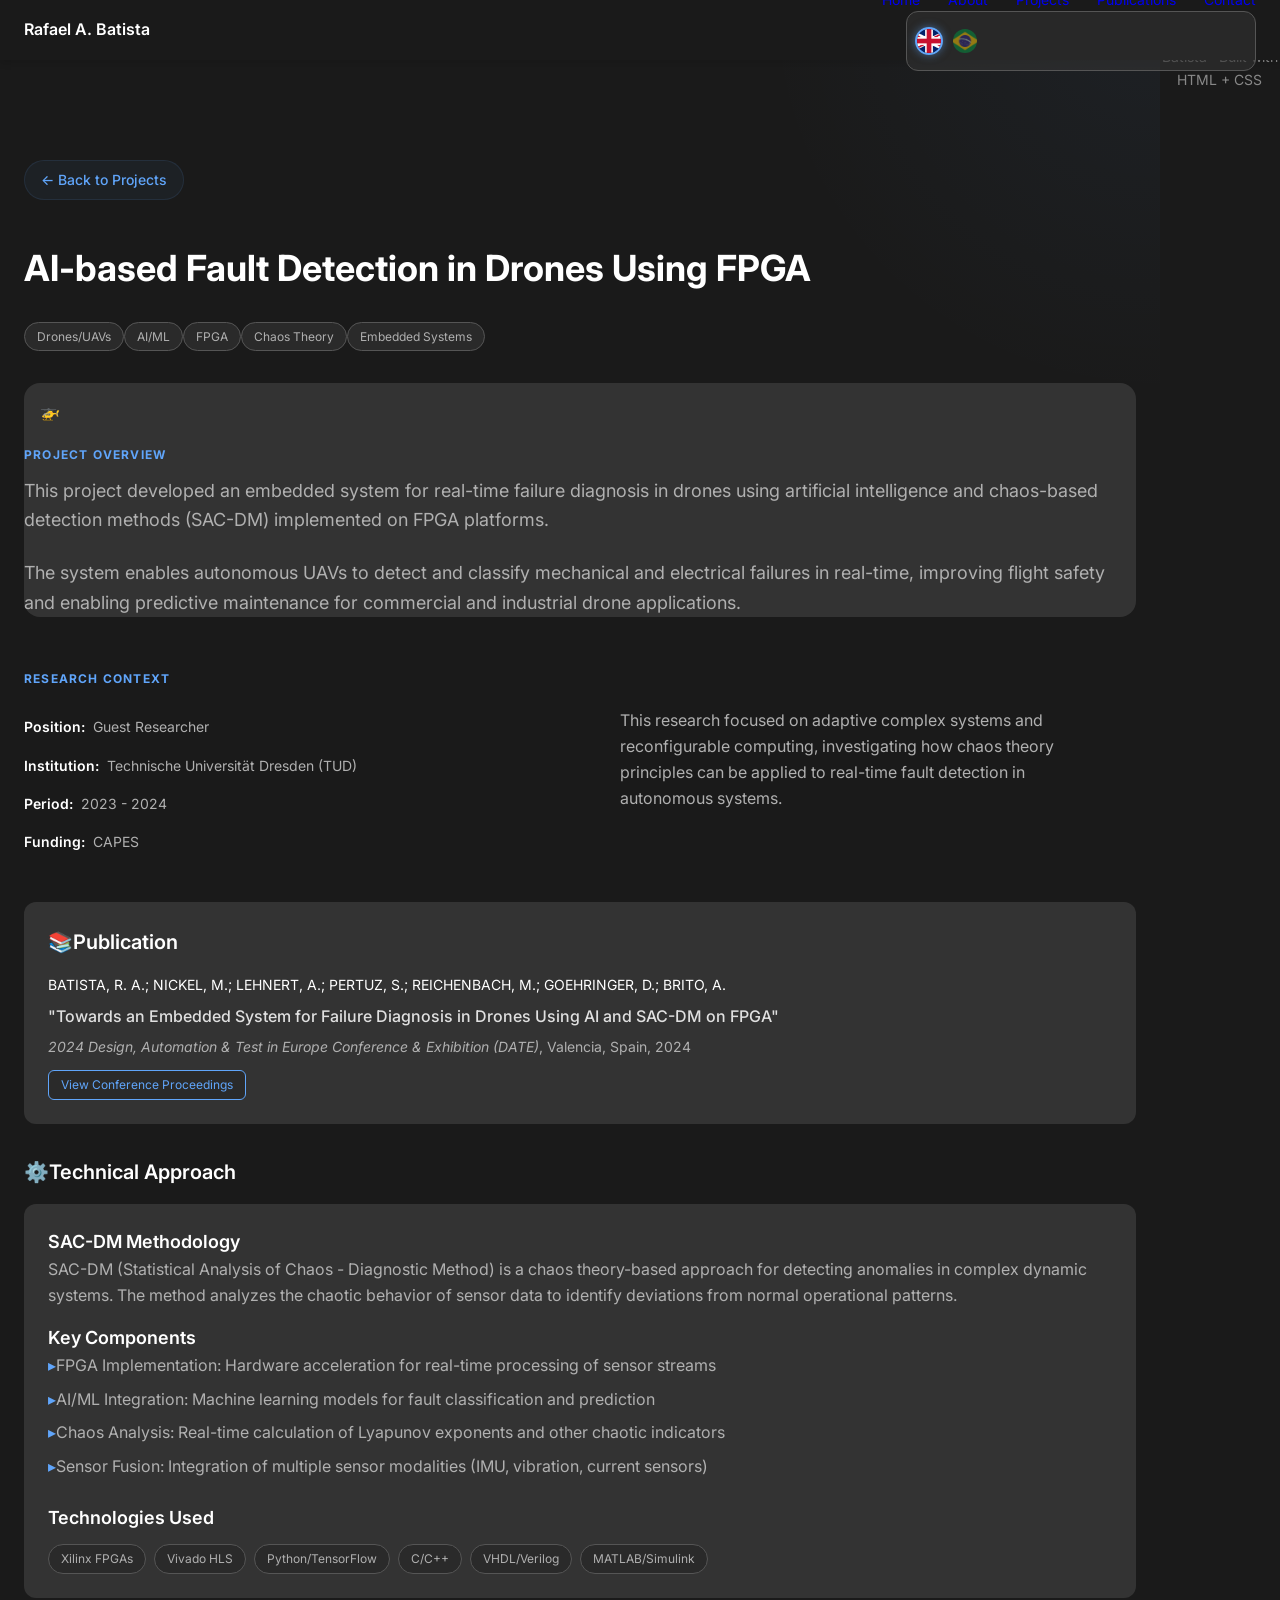
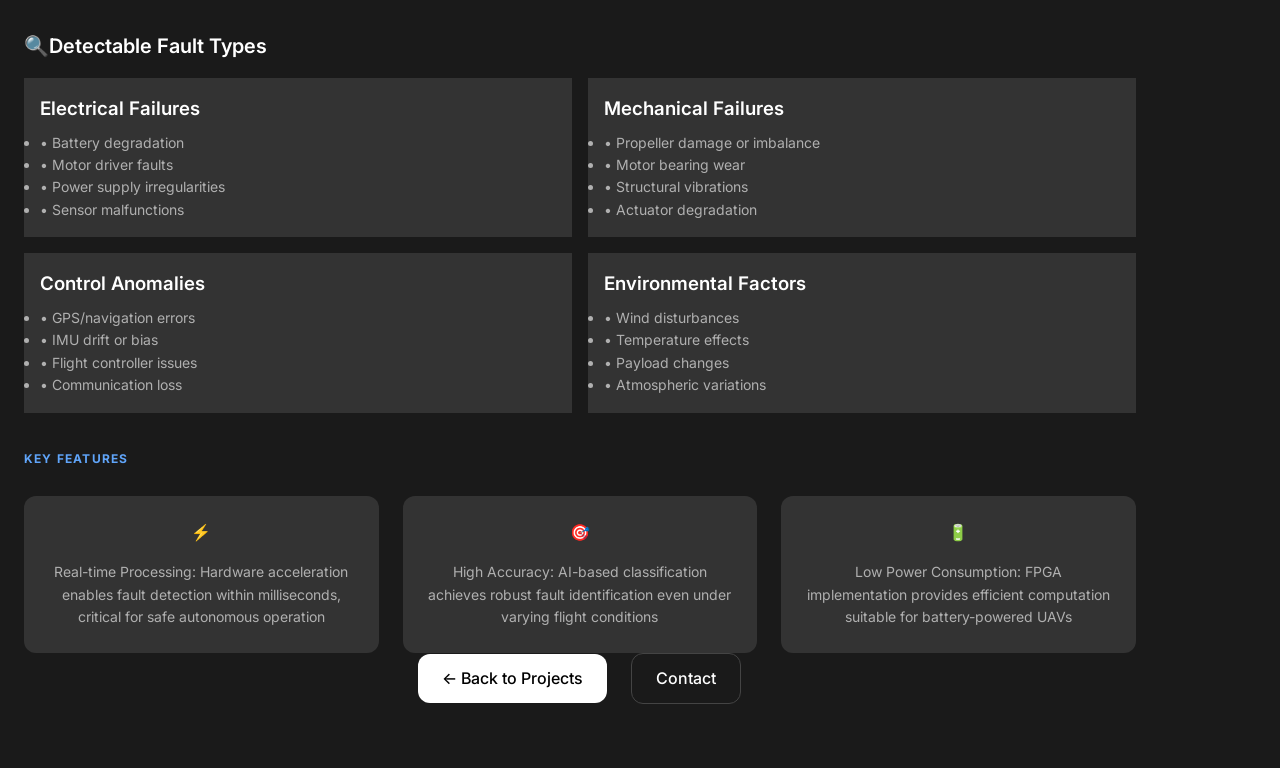
==== commit 37fe6901: "Fix project page layouts: align headers, sticky footers, solid backgrounds, and premium content rest" ====
--- a/project_drones_robotics.html
+++ b/project_drones_robotics.html
@@ -9,11 +9,11 @@
   <link rel="stylesheet" href="styles.css?v=15.0">
 </head>
 
-<body class="bg-dark-grey text-light-grey antialiased">
+<body class="bg-dark-grey text-light-grey antialiased flex flex-col min-h-screen">
 
   <!-- NAVBAR -->
-  <header class="fixed w-full z-50 bg-dark-grey/80 backdrop-blur border-b border-medium-grey">
-    <div class="max-w-6xl mx-auto flex justify-between items-center px-6 py-3">
+  <header class="fixed w-full z-50 bg-dark-grey border-b border-medium-grey">
+    <div class="max-w-4xl mx-auto flex justify-between items-center px-6 py-3">
       <h1 class="text-base font-semibold text-white">Rafael A. Batista</h1>
       <nav class="space-x-6 text-sm text-medium-grey">
         <a href="index.html" class="hover:text-white transition">Home</a>
@@ -30,15 +30,16 @@
   </header>
 
   <!-- PROJECT DETAIL -->
-  <section class="min-h-screen pt-32 pb-16 px-6">
+  <section class="flex-grow project-header-section px-6">
     <div class="max-w-4xl mx-auto">
-      <div class="mb-4">
-        <a href="index.html#projects" class="text-accent hover:text-white transition" data-i18n="page_drone.back">← Back
-          to Projects</a>
-      </div>
-
-      <h1 class="text-3xl md:text-4xl font-bold mb-4 text-white" data-i18n="page_drone.title">
-        AI-based Fault Detection in Drones Using FPGA
+      <div class="mb-2">
+        <a href="index.html#projects" class="breadcrumb-back" data-i18n="page_drone.back">
+          <span>←</span> Back to Projects
+        </a>
+      </div>
+
+      <h1 class="text-4xl md:text-5xl font-bold mb-6 text-white leading-tight" data-i18n="page_drone.title">
+        <span class="gradient-text">AI-based Fault Detection</span> in Drones Using FPGA
       </h1>
 
       <div class="flex gap-2 mb-8">
@@ -50,40 +51,48 @@
       </div>
 
       <!-- Overview -->
-      <div class="mb-8 bg-light-grey p-6 rounded-xl border border-medium-grey">
-        <h2 class="text-xl font-semibold mb-4 text-white flex items-center gap-2">
-          <span>🚁</span> <span data-i18n="page_drone.overview.title">Project Overview</span>
-        </h2>
-        <p class="text-medium-grey mb-4 leading-relaxed" data-i18n="page_drone.overview.p1">
+      <div class="mb-12 bg-light-grey p-8 rounded-2xl border border-medium-grey relative overflow-hidden">
+        <div class="absolute top-0 right-0 p-4 opacity-10 text-6xl">🚁</div>
+        <span class="project-section-label" data-i18n="page_drone.overview.title">Project Overview</span>
+        <p class="text-lg text-medium-grey mb-6 leading-relaxed" data-i18n="page_drone.overview.p1">
           This project developed an embedded system for <strong class="text-white">real-time failure diagnosis
             in drones</strong> using artificial intelligence and chaos-based detection methods (SAC-DM) implemented
           on FPGA platforms.
         </p>
-        <p class="text-medium-grey leading-relaxed" data-i18n="page_drone.overview.p2">
+        <p class="text-lg text-medium-grey leading-relaxed" data-i18n="page_drone.overview.p2">
           The system enables autonomous UAVs to detect and classify mechanical and electrical failures in real-time,
           improving flight safety and enabling predictive maintenance for commercial and industrial drone applications.
         </p>
       </div>
 
       <!-- Research Context -->
-      <div class="mb-8">
-        <h2 class="text-xl font-semibold mb-4 text-white flex items-center gap-2">
-          <span>🔬</span> <span data-i18n="page_drone.context.title">Research Context</span>
-        </h2>
-        <p class="text-medium-grey mb-4 leading-relaxed">
-          <strong class="text-white" data-i18n="page_drone.context.position">Position:</strong> Guest Researcher in
-          Electrical Engineering<br>
-          <strong class="text-white" data-i18n="page_drone.context.institution">Institution:</strong> Technische
-          Universität Dresden (TUD), Germany<br>
-          <strong class="text-white" data-i18n="page_drone.context.period">Period:</strong> 2023 - 2024<br>
-          <strong class="text-white" data-i18n="page_drone.context.funding">Funding:</strong> CAPES (Brazilian Federal
-          Agency for Support and Evaluation of
-          Graduate Education)
-        </p>
-        <p class="text-medium-grey leading-relaxed" data-i18n="page_drone.context.desc">
+      <div class="mb-12 grid md:grid-cols-2 gap-8">
+        <div>
+          <span class="project-section-label" data-i18n="page_drone.context.title">Research Context</span>
+          <div class="space-y-4 mt-4">
+            <div class="project-meta-item">
+              <span class="w-24 font-semibold text-white" data-i18n="page_drone.context.position">Position:</span>
+              <span class="text-medium-grey">Guest Researcher</span>
+            </div>
+            <div class="project-meta-item">
+              <span class="w-24 font-semibold text-white" data-i18n="page_drone.context.institution">Institution:</span>
+              <span class="text-medium-grey">Technische Universität Dresden (TUD)</span>
+            </div>
+            <div class="project-meta-item">
+              <span class="w-24 font-semibold text-white" data-i18n="page_drone.context.period">Period:</span>
+              <span class="text-medium-grey">2023 - 2024</span>
+            </div>
+            <div class="project-meta-item">
+              <span class="w-24 font-semibold text-white" data-i18n="page_drone.context.funding">Funding:</span>
+              <span class="text-medium-grey">CAPES</span>
+            </div>
+          </div>
+        </div>
+        <div class="text-medium-grey leading-relaxed flex items-center p-6 bg-medium-grey/20 rounded-xl"
+          data-i18n="page_drone.context.desc">
           This research focused on adaptive complex systems and reconfigurable computing, investigating how
           chaos theory principles can be applied to real-time fault detection in autonomous systems.
-        </p>
+        </div>
       </div>
 
       <!-- Publication -->
@@ -207,100 +216,34 @@
         </div>
       </div>
 
-      <!-- System Features -->
-      <div class="mb-8">
-        <h2 class="text-xl font-semibold mb-4 text-white flex items-center gap-2">
-          <span>✨</span> <span data-i18n="page_drone.features.title">Key Features</span>
-        </h2>
-        <div class="bg-light-grey p-6 rounded-xl border border-medium-grey">
-          <ul class="space-y-3 text-medium-grey">
-            <li class="flex items-start">
-              <span class="text-accent mr-2 text-xl">⚡</span>
-              <div data-i18n="page_drone.features.f1">
-                <strong class="text-white">Real-time Processing:</strong> Hardware acceleration enables
-                fault detection within milliseconds, critical for safe autonomous operation
-              </div>
-            </li>
-            <li class="flex items-start">
-              <span class="text-accent mr-2 text-xl">🎯</span>
-              <div data-i18n="page_drone.features.f2">
-                <strong class="text-white">High Accuracy:</strong> AI-based classification achieves
-                robust fault identification even under varying flight conditions
-              </div>
-            </li>
-            <li class="flex items-start">
-              <span class="text-accent mr-2 text-xl">🔋</span>
-              <div data-i18n="page_drone.features.f3">
-                <strong class="text-white">Low Power Consumption:</strong> FPGA implementation provides
-                efficient computation suitable for battery-powered UAVs
-              </div>
-            </li>
-            <li class="flex items-start">
-              <span class="text-accent mr-2 text-xl">📊</span>
-              <div data-i18n="page_drone.features.f4">
-                <strong class="text-white">Predictive Maintenance:</strong> Early fault detection enables
-                proactive maintenance scheduling and extends drone lifespan
-              </div>
-            </li>
-            <li class="flex items-start">
-              <span class="text-accent mr-2 text-xl">🔄</span>
-              <div data-i18n="page_drone.features.f5">
-                <strong class="text-white">Adaptive Learning:</strong> System can be retrained for
-                different drone platforms and operational environments
-              </div>
-            </li>
-          </ul>
-        </div>
-      </div>
-
-      <!-- Applications -->
-      <div class="mb-8">
-        <h2 class="text-xl font-semibold mb-4 text-white flex items-center gap-2">
-          <span>🎯</span> Target Applications
-        </h2>
-        <div class="grid md:grid-cols-3 gap-4">
-          <div class="bg-light-grey p-4 rounded-lg border border-medium-grey">
-            <h3 class="text-white font-semibold mb-2">🏭 Industrial Inspection</h3>
-            <p class="text-medium-grey text-sm">
-              Autonomous drones for infrastructure monitoring and industrial asset inspection
-            </p>
-          </div>
-          <div class="bg-light-grey p-4 rounded-lg border border-medium-grey">
-            <h3 class="text-white font-semibold mb-2">📦 Delivery Services</h3>
-            <p class="text-medium-grey text-sm">
-              Ensuring reliability and safety for commercial drone delivery operations
-            </p>
-          </div>
-          <div class="bg-light-grey p-4 rounded-lg border border-medium-grey">
-            <h3 class="text-white font-semibold mb-2">🚨 Emergency Response</h3>
-            <p class="text-medium-grey text-sm">
-              Critical applications requiring high reliability such as search and rescue
-            </p>
-          </div>
-        </div>
-      </div>
-
-      <!-- Impact -->
-      <div class="mb-8 bg-light-grey p-6 rounded-xl border border-medium-grey">
-        <h2 class="text-xl font-semibold mb-4 text-white" data-i18n="page_drone.impact.title">Research Impact</h2>
-        <p class="text-medium-grey leading-relaxed" data-i18n="page_drone.impact.desc">
-          This work demonstrates the viability of implementing sophisticated AI-based diagnostics on
-          resource-constrained embedded platforms. The combination of chaos theory and machine learning
-          provides a novel approach to fault detection that is both computationally efficient and highly
-          accurate, paving the way for more reliable autonomous drone systems in commercial and industrial
-          applications.
-        </p>
+      <!-- Features -->
+      <div class="mb-16">
+        <span class="project-section-label" data-i18n="page_drone.features.title">Key Features</span>
+        <div class="grid md:grid-cols-2 lg:grid-cols-3 gap-6 mt-4">
+          <div class="p-6 bg-light-grey rounded-xl border border-medium-grey">
+            <div class="text-accent text-2xl mb-4 text-center">⚡</div>
+            <p class="text-sm text-center text-medium-grey" data-i18n="page_drone.features.f1">Real-time processing for
+              safe autonomous operation</p>
+          </div>
+          <div class="p-6 bg-light-grey rounded-xl border border-medium-grey">
+            <div class="text-accent text-2xl mb-4 text-center">🎯</div>
+            <p class="text-sm text-center text-medium-grey" data-i18n="page_drone.features.f2">High accuracy robust
+              identification</p>
+          </div>
+          <div class="p-6 bg-light-grey rounded-xl border border-medium-grey">
+            <div class="text-accent text-2xl mb-4 text-center">🔋</div>
+            <p class="text-sm text-center text-medium-grey" data-i18n="page_drone.features.f3">Low power consumption
+              suitable for UAVs</p>
+          </div>
+        </div>
       </div>
 
       <!-- Actions -->
-      <div class="flex gap-4 mt-8 flex-wrap">
-        <a href="index.html#projects" class="btn-primary">
+      <div class="flex gap-6 mt-12 flex-wrap items-center justify-center py-12 border-t border-medium-grey">
+        <a href="index.html#projects" class="btn-primary" data-i18n="page_radio.back">
           ← Back to Projects
         </a>
-        <a href="index.html#publications" class="btn-secondary">
-          View Publication
-        </a>
-        <a href="index.html#contact" class="btn-secondary">
+        <a href="index.html#contact" class="btn-secondary" data-i18n="contact.title">
           Discuss This Project
         </a>
       </div>
--- a/styles.css
+++ b/styles.css
@@ -980,4 +980,76 @@
   .btn-secondary {
     display: none;
   }
+}
+
+/* Project Page Enhancements */
+.project-header-section {
+  padding-top: 10rem;
+  padding-bottom: 4rem;
+  background: radial-gradient(circle at top right, rgba(96, 165, 250, 0.05), transparent 400px);
+}
+
+.breadcrumb-back {
+  display: inline-flex;
+  align-items: center;
+  gap: 0.5rem;
+  color: var(--color-accent);
+  text-decoration: none;
+  font-size: 0.875rem;
+  font-weight: 500;
+  margin-bottom: 2rem;
+  transition: all var(--transition-speed) ease;
+  padding: 0.5rem 1rem;
+  background-color: rgba(96, 165, 250, 0.05);
+  border-radius: 9999px;
+  border: 1px solid rgba(96, 165, 250, 0.1);
+}
+
+.breadcrumb-back:hover {
+  background-color: rgba(96, 165, 250, 0.1);
+  transform: translateX(-5px);
+  color: var(--color-text-white);
+}
+
+.project-meta-item {
+  display: flex;
+  align-items: center;
+  gap: 0.5rem;
+  font-size: 0.875rem;
+  color: var(--color-text-medium);
+}
+
+.project-info-card {
+  background-color: var(--color-bg-light);
+  border: 1px solid var(--color-border-medium);
+  border-radius: 1.25rem;
+  padding: 2rem;
+  height: 100%;
+  transition: all var(--transition-speed) ease;
+}
+
+.project-info-card:hover {
+  border-color: var(--color-accent);
+  box-shadow: 0 10px 30px rgba(0, 0, 0, 0.2);
+}
+
+.project-section-label {
+  display: inline-block;
+  font-size: 0.75rem;
+  font-weight: 700;
+  text-transform: uppercase;
+  letter-spacing: 0.1em;
+  color: var(--color-accent);
+  margin-bottom: 0.75rem;
+}
+
+.feature-tag {
+  display: inline-flex;
+  align-items: center;
+  padding: 0.25rem 0.75rem;
+  background-color: rgba(96, 165, 250, 0.1);
+  color: var(--color-accent);
+  border-radius: 0.5rem;
+  font-size: 0.875rem;
+  font-weight: 500;
 }
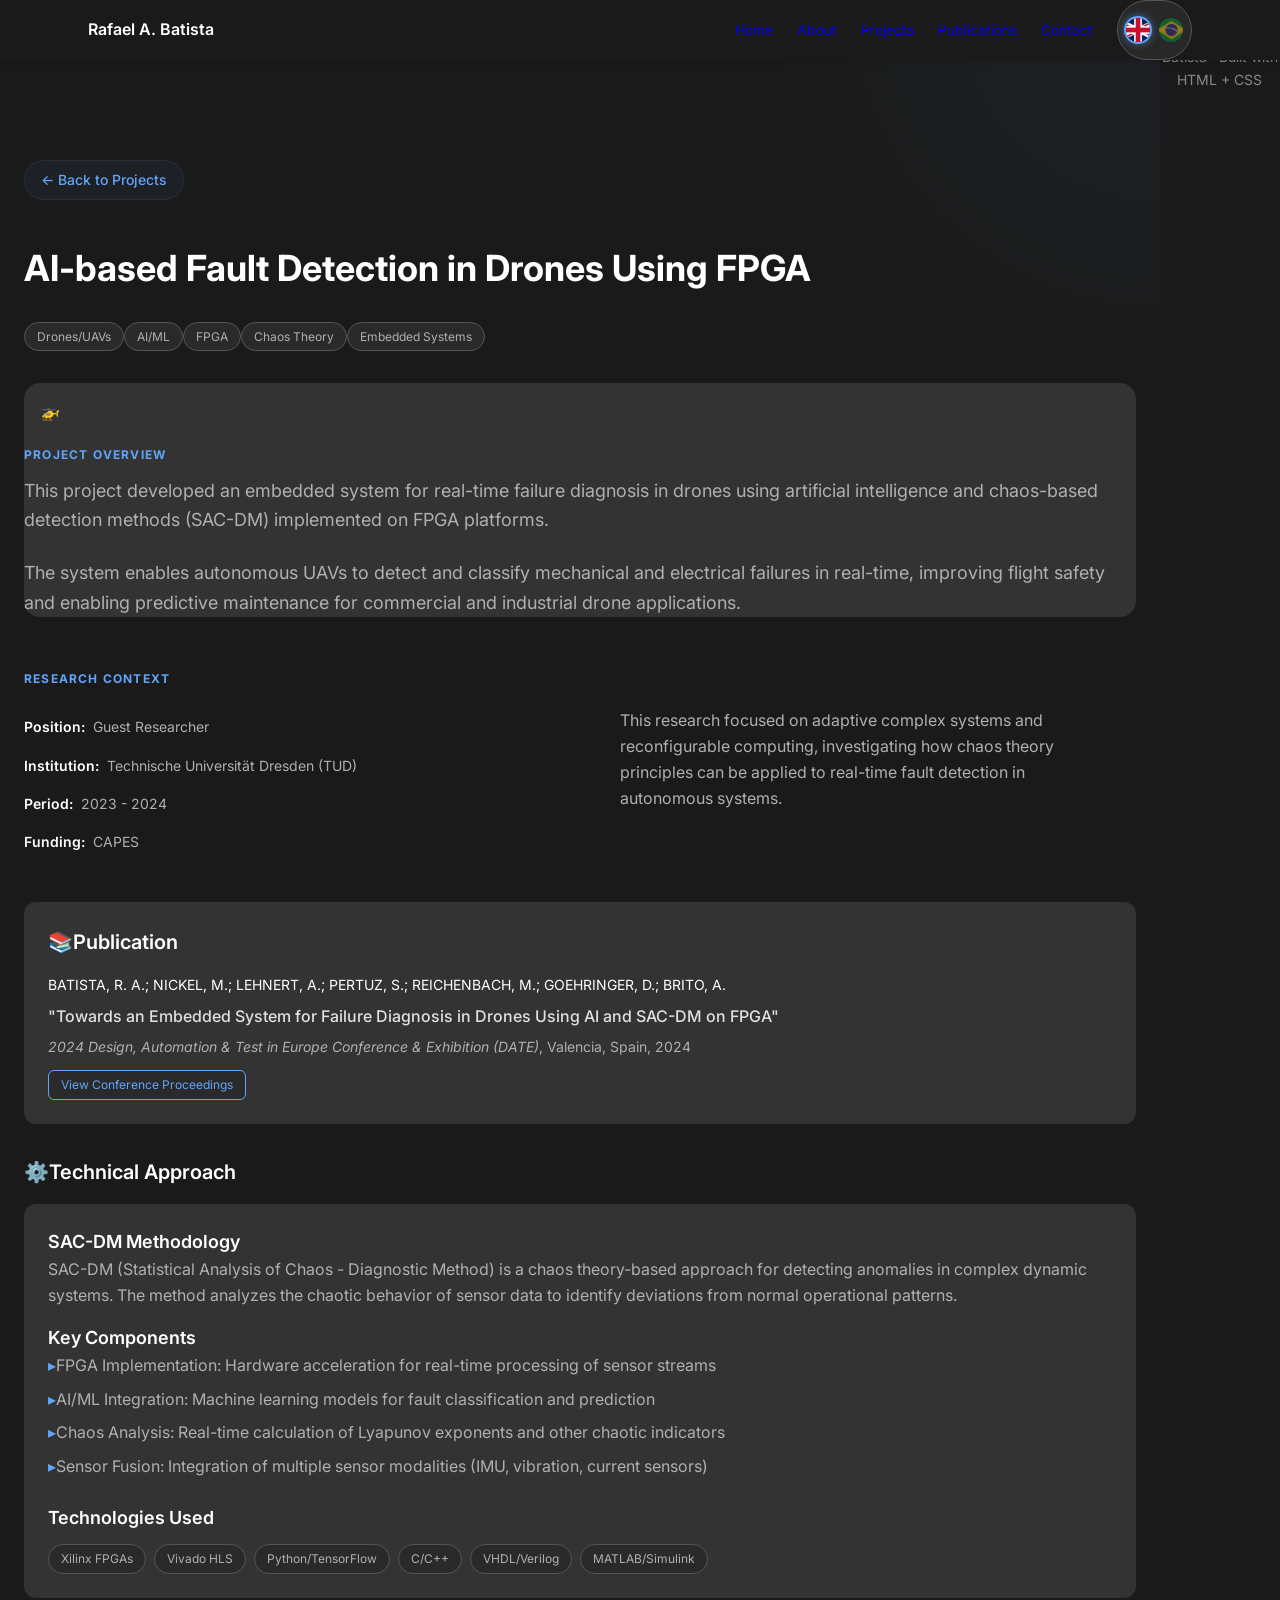
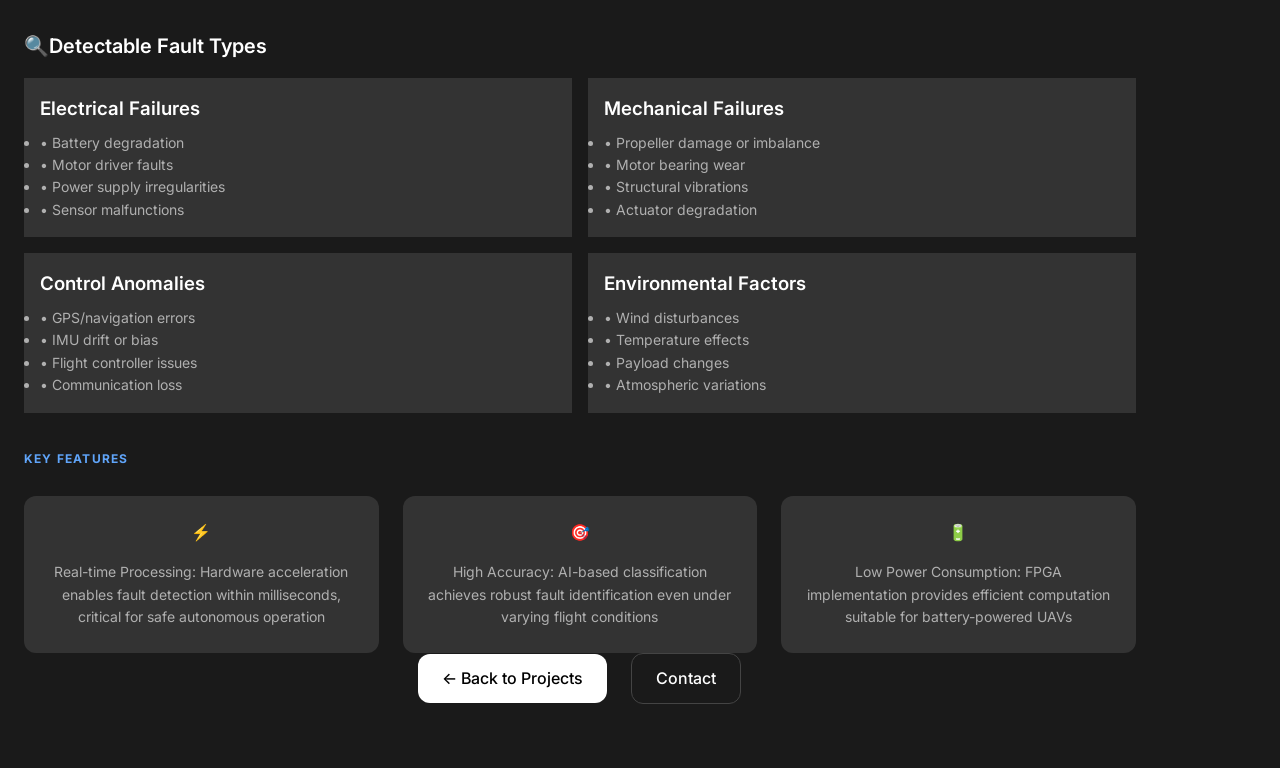
==== commit 713a81bf: "Fix navbar layout (flex) and refine language toggle width" ====
--- a/project_drones_robotics.html
+++ b/project_drones_robotics.html
@@ -13,9 +13,9 @@
 
   <!-- NAVBAR -->
   <header class="fixed w-full z-50 bg-dark-grey border-b border-medium-grey">
-    <div class="max-w-4xl mx-auto flex justify-between items-center px-6 py-3">
+    <div class="max-w-6xl mx-auto flex justify-between items-center px-6 py-3">
       <h1 class="text-base font-semibold text-white">Rafael A. Batista</h1>
-      <nav class="space-x-6 text-sm text-medium-grey">
+      <nav class="flex items-center space-x-6 text-sm text-medium-grey">
         <a href="index.html" class="hover:text-white transition">Home</a>
         <a href="index.html#about" class="hover:text-white transition">About</a>
         <a href="index.html#projects" class="hover:text-white transition">Projects</a>
--- a/styles.css
+++ b/styles.css
@@ -424,11 +424,11 @@
 .lang-toggle {
   display: flex;
   align-items: center;
-  gap: 0.5rem;
-  padding: 0.5rem;
+  gap: 0.35rem;
+  padding: 0.35rem;
   background-color: rgba(51, 51, 51, 0.6);
   border: 1px solid var(--color-border-medium);
-  border-radius: 0.75rem;
+  border-radius: 9999px;
   cursor: pointer;
   transition: all var(--transition-speed) ease;
 }
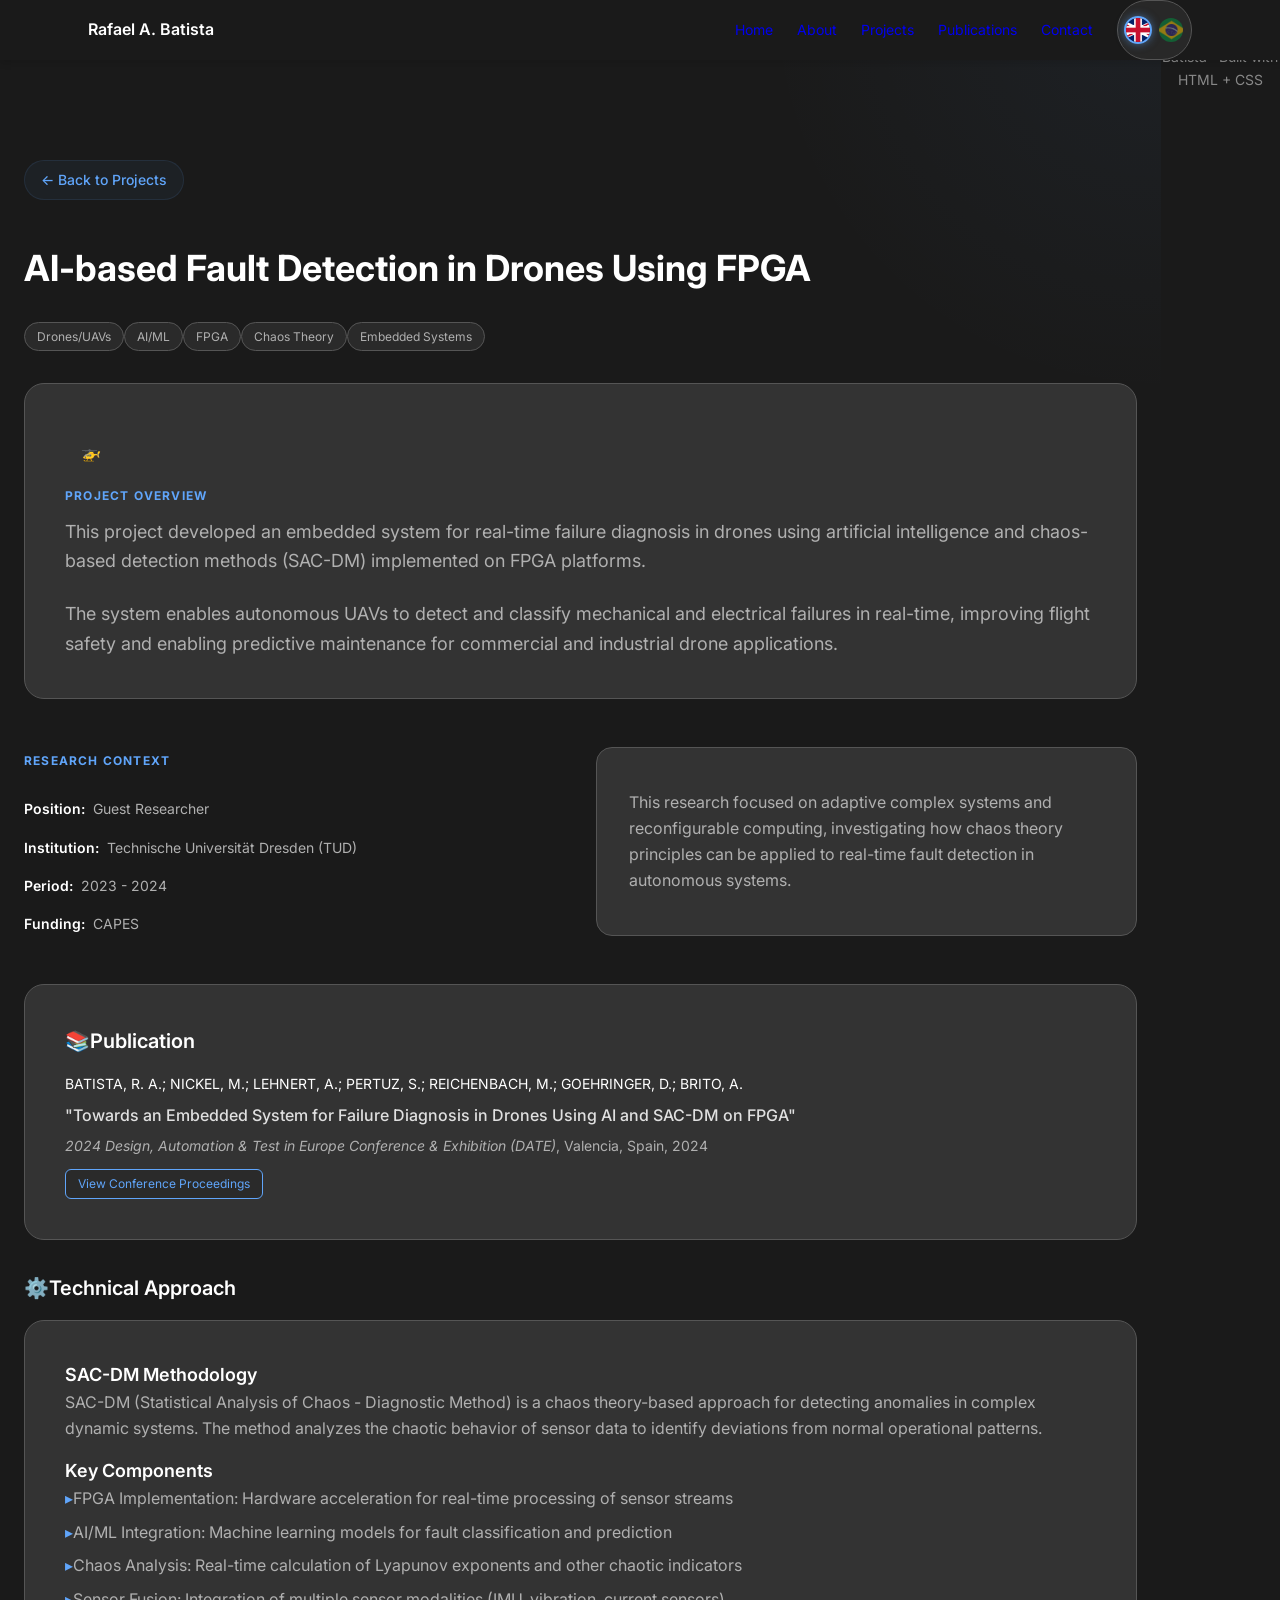
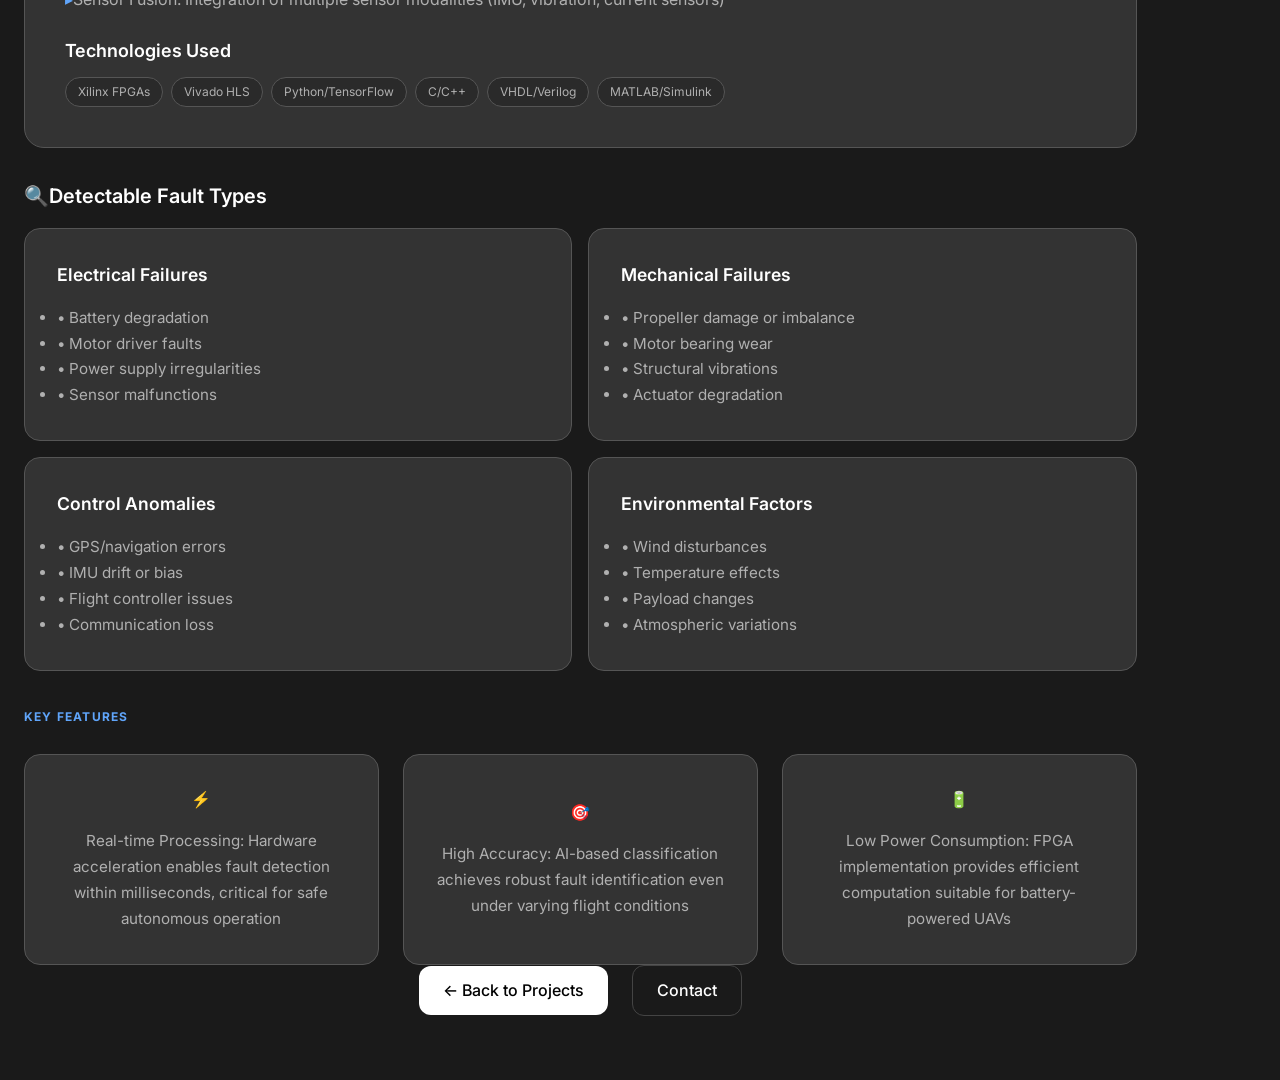
==== commit 66bcd1a5: "Upgrade content boxes to premium styling with generous padding" ====
--- a/project_drones_robotics.html
+++ b/project_drones_robotics.html
@@ -51,7 +51,7 @@
       </div>
 
       <!-- Overview -->
-      <div class="mb-12 bg-light-grey p-8 rounded-2xl border border-medium-grey relative overflow-hidden">
+      <div class="mb-12 content-box relative overflow-hidden">
         <div class="absolute top-0 right-0 p-4 opacity-10 text-6xl">🚁</div>
         <span class="project-section-label" data-i18n="page_drone.overview.title">Project Overview</span>
         <p class="text-lg text-medium-grey mb-6 leading-relaxed" data-i18n="page_drone.overview.p1">
@@ -88,15 +88,14 @@
             </div>
           </div>
         </div>
-        <div class="text-medium-grey leading-relaxed flex items-center p-6 bg-medium-grey/20 rounded-xl"
-          data-i18n="page_drone.context.desc">
+        <div class="text-medium-grey leading-relaxed compact-card justify-center" data-i18n="page_drone.context.desc">
           This research focused on adaptive complex systems and reconfigurable computing, investigating how
           chaos theory principles can be applied to real-time fault detection in autonomous systems.
         </div>
       </div>
 
       <!-- Publication -->
-      <div class="mb-8 bg-light-grey p-6 rounded-xl border border-accent">
+      <div class="mb-8 content-box border-accent">
         <h2 class="text-xl font-semibold mb-4 text-white flex items-center gap-2">
           <span>📚</span> Publication
         </h2>
@@ -119,7 +118,7 @@
         <h2 class="text-xl font-semibold mb-4 text-white flex items-center gap-2">
           <span>⚙️</span> <span data-i18n="page_drone.tech.title">Technical Approach</span>
         </h2>
-        <div class="bg-light-grey p-6 rounded-xl border border-medium-grey">
+        <div class="content-box">
           <h3 class="text-lg font-semibold mb-3 text-white" data-i18n="page_drone.tech.sacdm_title">SAC-DM Methodology
           </h3>
           <p class="text-medium-grey mb-4 leading-relaxed" data-i18n="page_drone.tech.sacdm_desc">
@@ -175,7 +174,7 @@
           <span>🔍</span> <span data-i18n="page_drone.faults.title">Detectable Fault Types</span>
         </h2>
         <div class="grid md:grid-cols-2 gap-4">
-          <div class="bg-light-grey p-4 rounded-lg border border-medium-grey">
+          <div class="compact-card">
             <h3 class="text-white font-semibold mb-2" data-i18n="page_drone.faults.electrical">⚡ Electrical Failures
             </h3>
             <ul class="text-medium-grey text-sm space-y-1">
@@ -185,7 +184,7 @@
               <li>• Sensor malfunctions</li>
             </ul>
           </div>
-          <div class="bg-light-grey p-4 rounded-lg border border-medium-grey">
+          <div class="compact-card">
             <h3 class="text-white font-semibold mb-2" data-i18n="page_drone.faults.mechanical">🔧 Mechanical Failures
             </h3>
             <ul class="text-medium-grey text-sm space-y-1">
@@ -195,7 +194,7 @@
               <li>• Actuator degradation</li>
             </ul>
           </div>
-          <div class="bg-light-grey p-4 rounded-lg border border-medium-grey">
+          <div class="compact-card">
             <h3 class="text-white font-semibold mb-2" data-i18n="page_drone.faults.control">🎯 Control Anomalies</h3>
             <ul class="text-medium-grey text-sm space-y-1">
               <li>• GPS/navigation errors</li>
@@ -204,7 +203,7 @@
               <li>• Communication loss</li>
             </ul>
           </div>
-          <div class="bg-light-grey p-4 rounded-lg border border-medium-grey">
+          <div class="compact-card">
             <h3 class="text-white font-semibold mb-2" data-i18n="page_drone.faults.env">🌡️ Environmental Factors</h3>
             <ul class="text-medium-grey text-sm space-y-1">
               <li>• Wind disturbances</li>
@@ -220,17 +219,17 @@
       <div class="mb-16">
         <span class="project-section-label" data-i18n="page_drone.features.title">Key Features</span>
         <div class="grid md:grid-cols-2 lg:grid-cols-3 gap-6 mt-4">
-          <div class="p-6 bg-light-grey rounded-xl border border-medium-grey">
+          <div class="compact-card items-center justify-center">
             <div class="text-accent text-2xl mb-4 text-center">⚡</div>
             <p class="text-sm text-center text-medium-grey" data-i18n="page_drone.features.f1">Real-time processing for
               safe autonomous operation</p>
           </div>
-          <div class="p-6 bg-light-grey rounded-xl border border-medium-grey">
+          <div class="compact-card items-center justify-center">
             <div class="text-accent text-2xl mb-4 text-center">🎯</div>
             <p class="text-sm text-center text-medium-grey" data-i18n="page_drone.features.f2">High accuracy robust
               identification</p>
           </div>
-          <div class="p-6 bg-light-grey rounded-xl border border-medium-grey">
+          <div class="compact-card items-center justify-center">
             <div class="text-accent text-2xl mb-4 text-center">🔋</div>
             <p class="text-sm text-center text-medium-grey" data-i18n="page_drone.features.f3">Low power consumption
               suitable for UAVs</p>
--- a/styles.css
+++ b/styles.css
@@ -1052,4 +1052,51 @@
   border-radius: 0.5rem;
   font-size: 0.875rem;
   font-weight: 500;
+}
+
+/* Premium Content Boxes */
+.content-box {
+  background-color: var(--color-bg-light);
+  border: 1px solid var(--color-border-medium);
+  border-radius: 1.25rem;
+  padding: 2.5rem;
+  position: relative;
+  overflow: hidden;
+  transition: all var(--transition-speed) ease;
+}
+
+.content-box:hover {
+  border-color: var(--color-border-light);
+  box-shadow: 0 10px 40px rgba(0, 0, 0, 0.2);
+}
+
+.compact-card {
+  background-color: var(--color-bg-light);
+  border: 1px solid var(--color-border-medium);
+  border-radius: 1rem;
+  padding: 2rem;
+  height: 100%;
+  transition: all var(--transition-speed) ease;
+  display: flex;
+  flex-direction: column;
+}
+
+.compact-card h3 {
+  margin-bottom: 1rem;
+  color: var(--color-text-white);
+  font-weight: 600;
+  font-size: 1.1rem;
+}
+
+.compact-card p,
+.compact-card ul {
+  color: var(--color-text-medium);
+  font-size: 0.95rem;
+  line-height: 1.7;
+}
+
+.compact-card:hover {
+  transform: translateY(-5px);
+  border-color: var(--color-accent);
+  box-shadow: 0 10px 30px rgba(0, 0, 0, 0.15);
 }
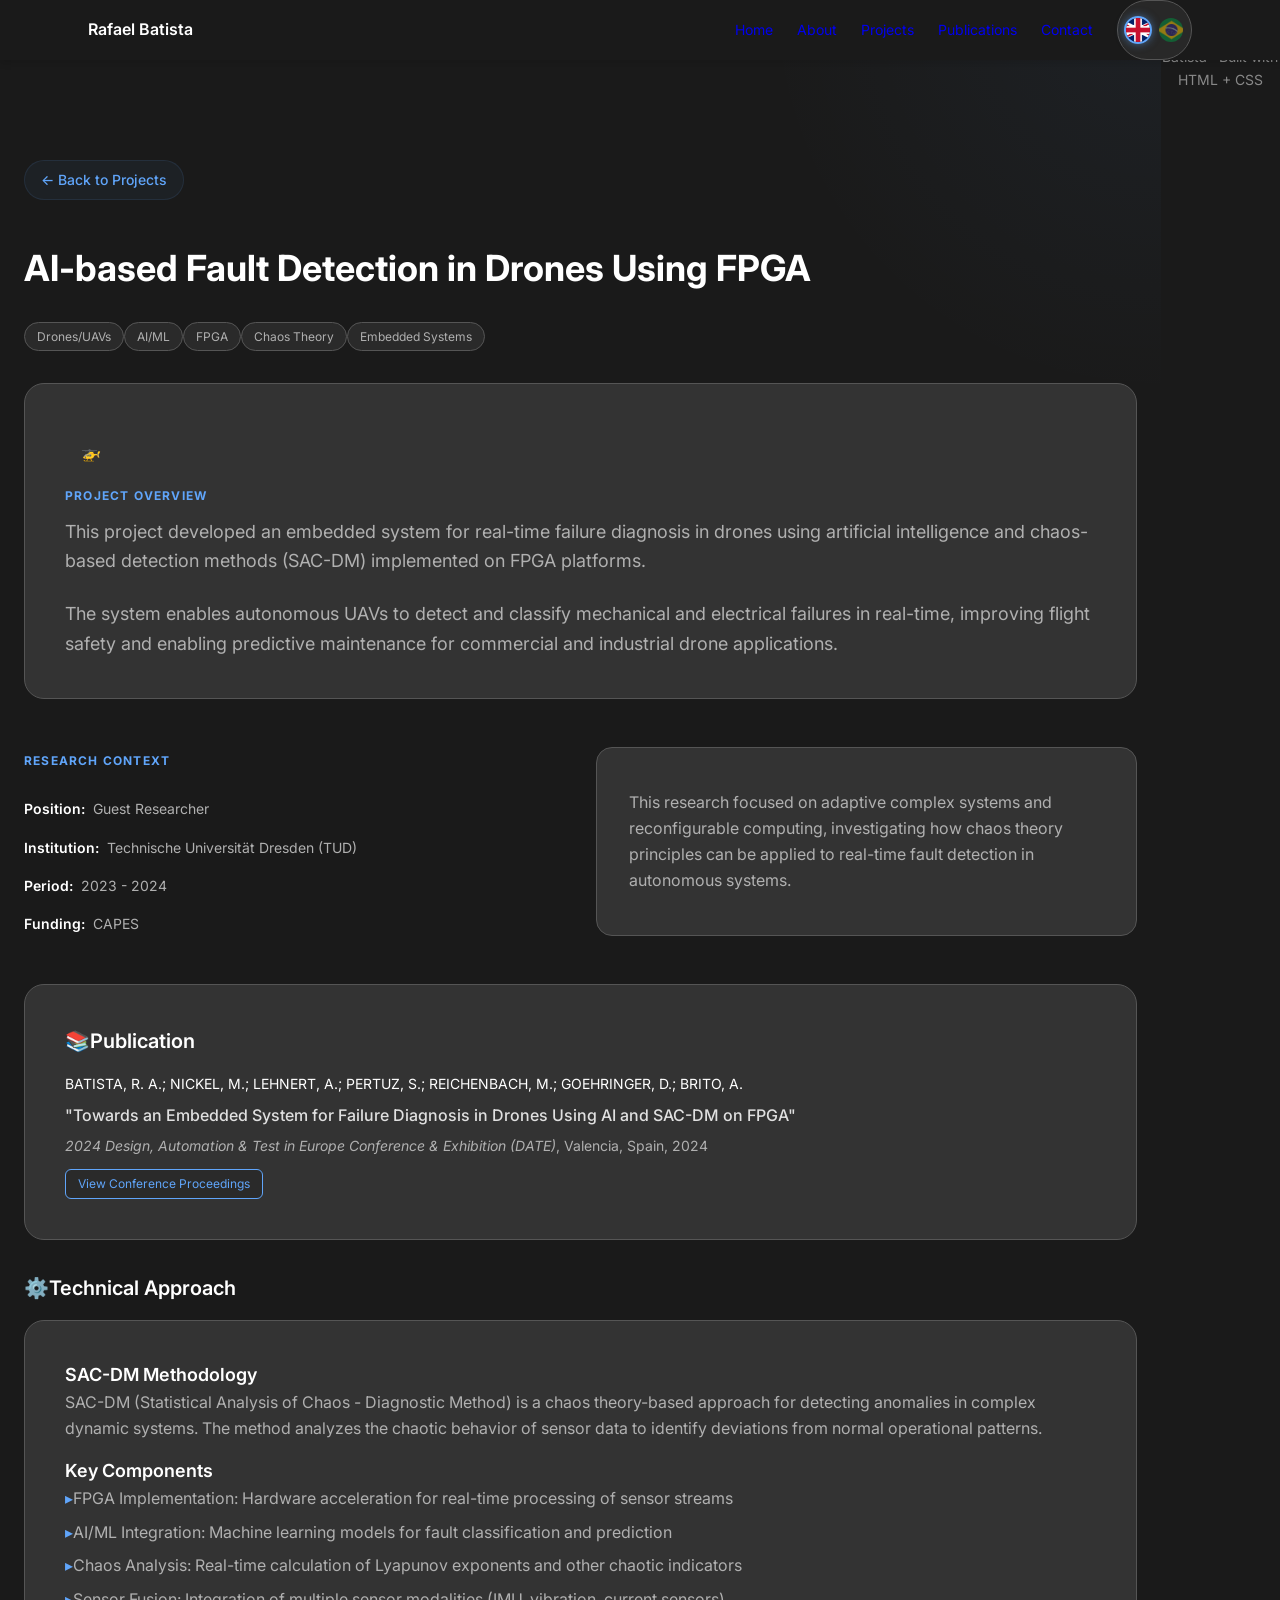
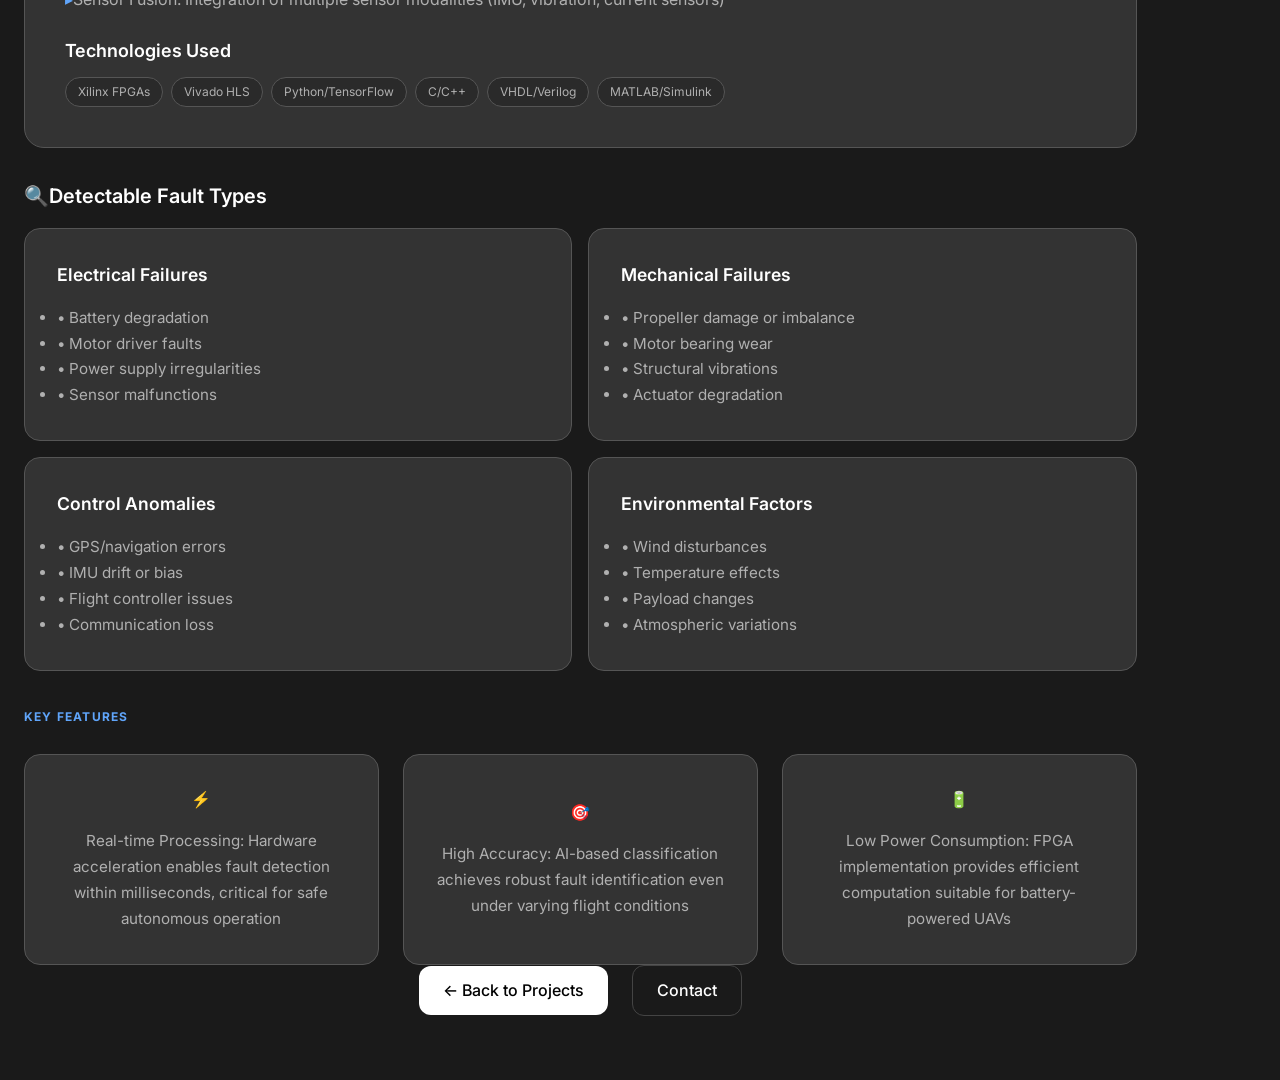
==== commit 7ce73219: "Change navbar name to Rafael Batista (remove middle initial)" ====
--- a/project_drones_robotics.html
+++ b/project_drones_robotics.html
@@ -14,7 +14,7 @@
   <!-- NAVBAR -->
   <header class="fixed w-full z-50 bg-dark-grey border-b border-medium-grey">
     <div class="max-w-6xl mx-auto flex justify-between items-center px-6 py-3">
-      <h1 class="text-base font-semibold text-white">Rafael A. Batista</h1>
+      <h1 class="text-base font-semibold text-white">Rafael Batista</h1>
       <nav class="flex items-center space-x-6 text-sm text-medium-grey">
         <a href="index.html" class="hover:text-white transition">Home</a>
         <a href="index.html#about" class="hover:text-white transition">About</a>
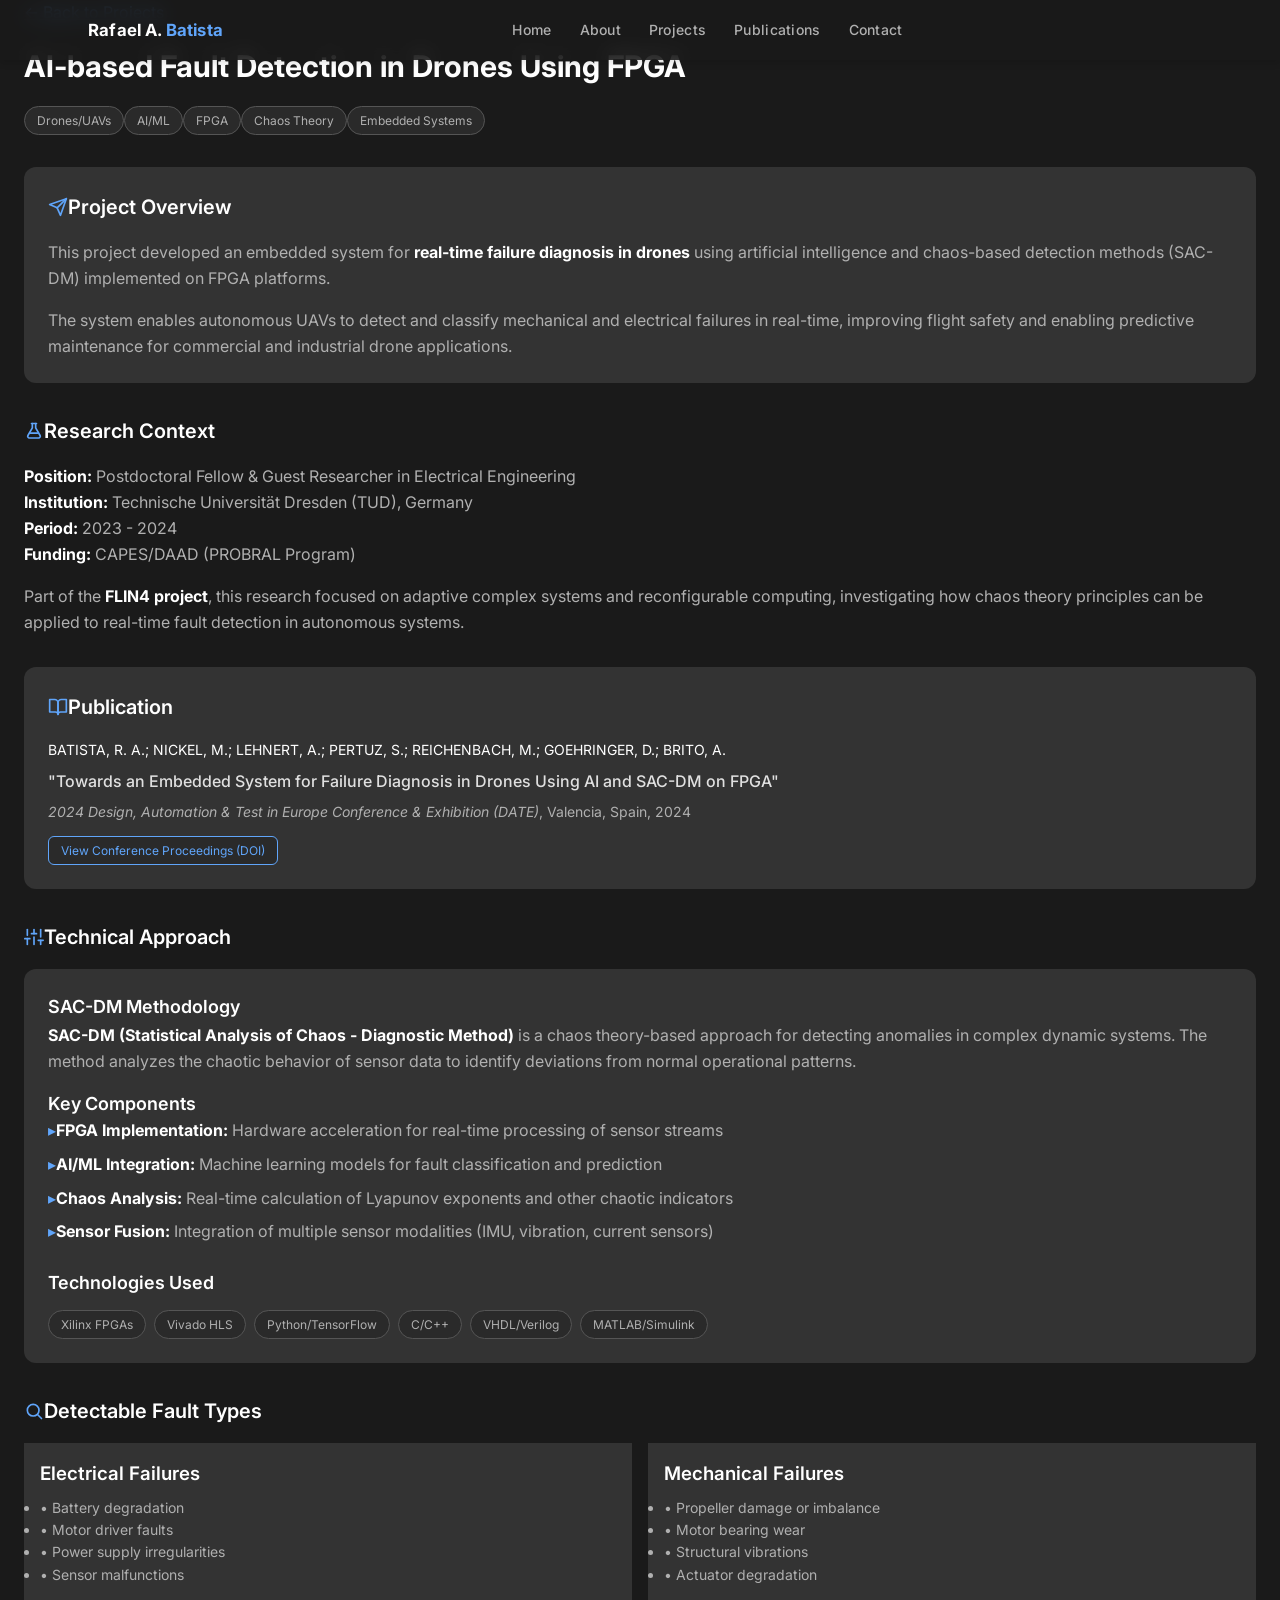
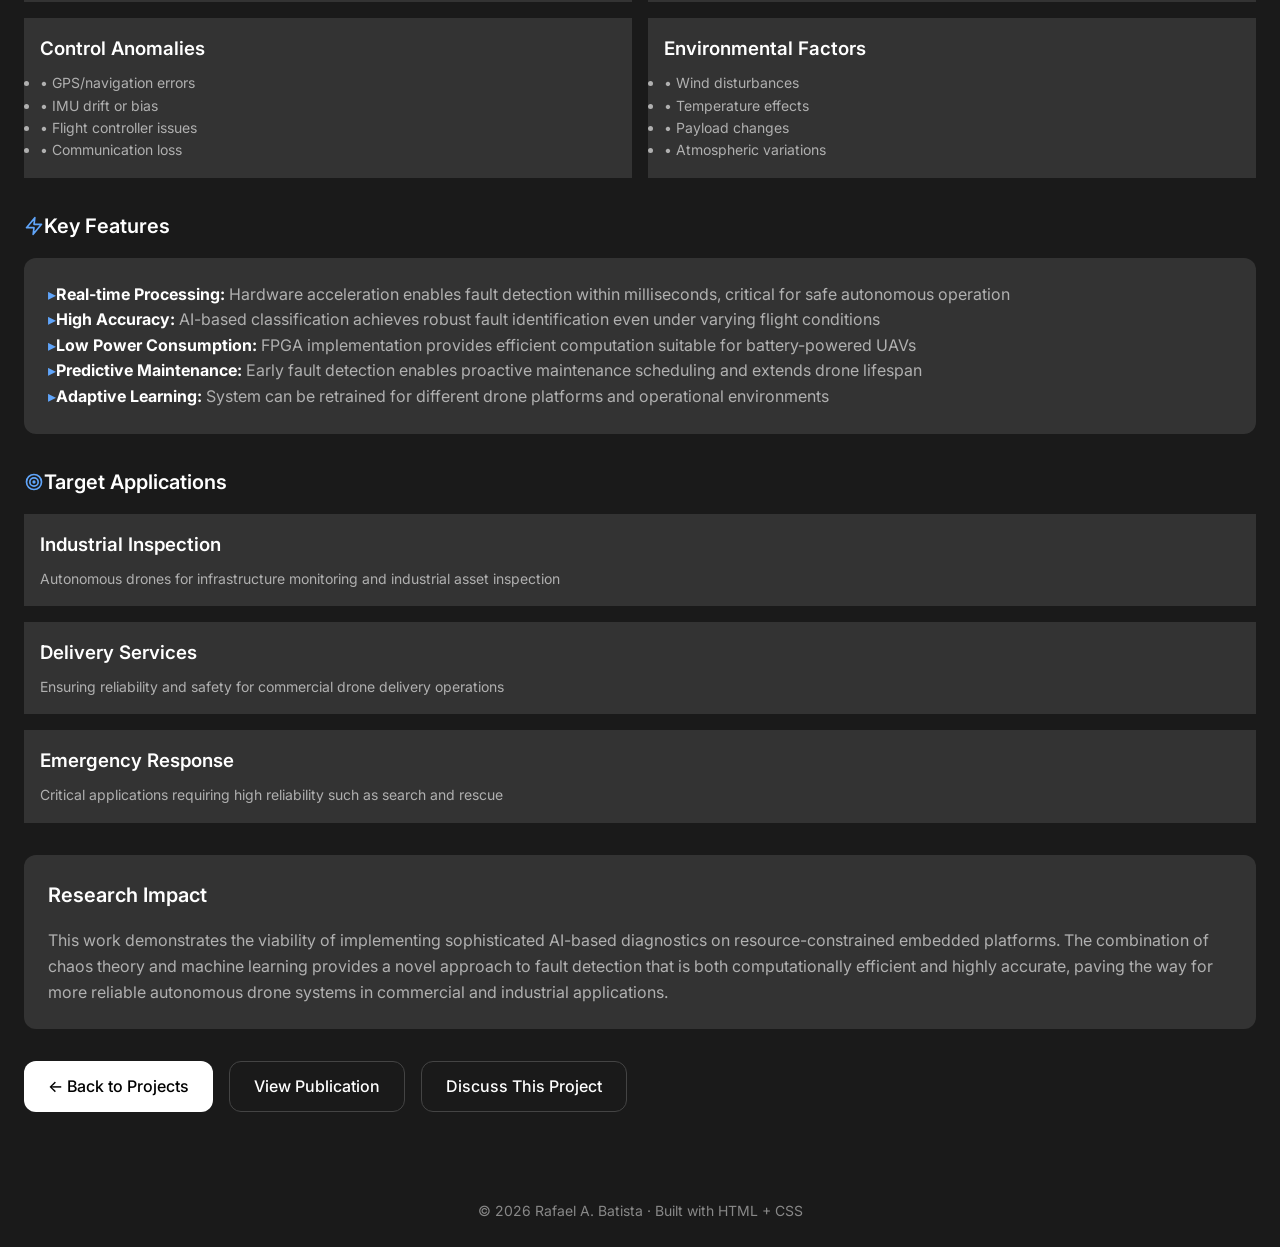
==== commit 938b1f6c: "Redesign site: unified navbar, SVG icons, polished project pages" ====
--- a/project_drones_robotics.html
+++ b/project_drones_robotics.html
@@ -6,43 +6,56 @@
   <meta name="viewport" content="width=device-width, initial-scale=1.0" />
   <title>AI-based Fault Detection in Drones — Rafael A. Batista</title>
   <meta name="description" content="Embedded system for failure diagnosis in UAVs using AI and chaos theory on FPGA" />
-  <link rel="stylesheet" href="styles.css?v=15.0">
+  <link rel="stylesheet" href="styles.css?v=17.0">
 </head>
 
-<body class="bg-dark-grey text-light-grey antialiased flex flex-col min-h-screen">
+<body class="bg-dark-grey text-light-grey antialiased">
 
   <!-- NAVBAR -->
-  <header class="fixed w-full z-50 bg-dark-grey border-b border-medium-grey">
-    <div class="max-w-6xl mx-auto flex justify-between items-center px-6 py-3">
-      <h1 class="text-base font-semibold text-white">Rafael Batista</h1>
-      <nav class="flex items-center space-x-6 text-sm text-medium-grey">
-        <a href="index.html" class="hover:text-white transition">Home</a>
-        <a href="index.html#about" class="hover:text-white transition">About</a>
-        <a href="index.html#projects" class="hover:text-white transition">Projects</a>
-        <a href="index.html#publications" class="hover:text-white transition">Publications</a>
-        <a href="index.html#contact" class="hover:text-white transition" data-i18n-nav="contact">Contact</a>
-        <div id="langToggle" class="lang-toggle" title="Switch language / Mudar idioma">
-          <img src="flag_uk.png" alt="English" class="lang-flag" data-lang="en">
-          <img src="flag_br.png" alt="Português" class="lang-flag" data-lang="pt">
-        </div>
+  <header class="site-header fixed w-full z-50 bg-dark-grey/80 backdrop-blur border-b border-medium-grey">
+    <div class="nav-inner max-w-6xl mx-auto flex justify-between items-center px-6">
+      <h1 class="site-brand">Rafael A. <span class="text-accent">Batista</span></h1>
+
+      <nav class="nav-desktop" aria-label="Main navigation">
+        <a href="index.html">Home</a>
+        <a href="index.html#about">About</a>
+        <a href="index.html#projects">Projects</a>
+        <a href="index.html#publications">Publications</a>
+        <a href="index.html#contact">Contact</a>
       </nav>
+
+      <div class="nav-actions flex items-center gap-4">
+        <button id="menuToggle" class="menu-toggle" aria-label="Open menu" aria-expanded="false" aria-controls="mobileMenu">
+          <svg viewBox="0 0 24 24" fill="none" stroke="currentColor" stroke-width="2" stroke-linecap="round" aria-hidden="true">
+            <line x1="4" y1="7" x2="20" y2="7" />
+            <line x1="4" y1="12" x2="20" y2="12" />
+            <line x1="4" y1="17" x2="20" y2="17" />
+          </svg>
+        </button>
+      </div>
     </div>
+
+    <nav id="mobileMenu" class="nav-mobile" aria-label="Mobile navigation">
+      <a href="index.html">Home</a>
+      <a href="index.html#about">About</a>
+      <a href="index.html#projects">Projects</a>
+      <a href="index.html#publications">Publications</a>
+      <a href="index.html#contact">Contact</a>
+    </nav>
   </header>
 
   <!-- PROJECT DETAIL -->
-  <section class="flex-grow project-header-section px-6">
+  <section class="min-h-screen pt-32 pb-16 px-6">
     <div class="max-w-4xl mx-auto">
-      <div class="mb-2">
-        <a href="index.html#projects" class="breadcrumb-back" data-i18n="page_drone.back">
-          <span>←</span> Back to Projects
-        </a>
-      </div>
-
-      <h1 class="text-4xl md:text-5xl font-bold mb-6 text-white leading-tight" data-i18n="page_drone.title">
-        <span class="gradient-text">AI-based Fault Detection</span> in Drones Using FPGA
+      <div class="mb-4">
+        <a href="index.html#projects" class="text-accent hover:text-white transition">← Back to Projects</a>
+      </div>
+
+      <h1 class="text-3xl md:text-4xl font-bold mb-4 text-white">
+        AI-based Fault Detection in Drones Using FPGA
       </h1>
 
-      <div class="flex gap-2 mb-8">
+      <div class="flex gap-2 mb-8 flex-wrap">
         <span class="tech-item">Drones/UAVs</span>
         <span class="tech-item">AI/ML</span>
         <span class="tech-item">FPGA</span>
@@ -51,53 +64,46 @@
       </div>
 
       <!-- Overview -->
-      <div class="mb-12 content-box relative overflow-hidden">
-        <div class="absolute top-0 right-0 p-4 opacity-10 text-6xl">🚁</div>
-        <span class="project-section-label" data-i18n="page_drone.overview.title">Project Overview</span>
-        <p class="text-lg text-medium-grey mb-6 leading-relaxed" data-i18n="page_drone.overview.p1">
+      <div class="mb-8 bg-light-grey p-6 rounded-xl border border-medium-grey">
+        <h2 class="text-xl font-semibold mb-4 text-white flex items-center gap-2">
+          <svg class="icon" viewBox="0 0 24 24" aria-hidden="true"><line x1="22" y1="2" x2="11" y2="13"/><polygon points="22 2 15 22 11 13 2 9 22 2"/></svg>
+          Project Overview
+        </h2>
+        <p class="text-medium-grey mb-4 leading-relaxed">
           This project developed an embedded system for <strong class="text-white">real-time failure diagnosis
             in drones</strong> using artificial intelligence and chaos-based detection methods (SAC-DM) implemented
           on FPGA platforms.
         </p>
-        <p class="text-lg text-medium-grey leading-relaxed" data-i18n="page_drone.overview.p2">
+        <p class="text-medium-grey leading-relaxed">
           The system enables autonomous UAVs to detect and classify mechanical and electrical failures in real-time,
           improving flight safety and enabling predictive maintenance for commercial and industrial drone applications.
         </p>
       </div>
 
       <!-- Research Context -->
-      <div class="mb-12 grid md:grid-cols-2 gap-8">
-        <div>
-          <span class="project-section-label" data-i18n="page_drone.context.title">Research Context</span>
-          <div class="space-y-4 mt-4">
-            <div class="project-meta-item">
-              <span class="w-24 font-semibold text-white" data-i18n="page_drone.context.position">Position:</span>
-              <span class="text-medium-grey">Guest Researcher</span>
-            </div>
-            <div class="project-meta-item">
-              <span class="w-24 font-semibold text-white" data-i18n="page_drone.context.institution">Institution:</span>
-              <span class="text-medium-grey">Technische Universität Dresden (TUD)</span>
-            </div>
-            <div class="project-meta-item">
-              <span class="w-24 font-semibold text-white" data-i18n="page_drone.context.period">Period:</span>
-              <span class="text-medium-grey">2023 - 2024</span>
-            </div>
-            <div class="project-meta-item">
-              <span class="w-24 font-semibold text-white" data-i18n="page_drone.context.funding">Funding:</span>
-              <span class="text-medium-grey">CAPES</span>
-            </div>
-          </div>
-        </div>
-        <div class="text-medium-grey leading-relaxed compact-card justify-center" data-i18n="page_drone.context.desc">
-          This research focused on adaptive complex systems and reconfigurable computing, investigating how
-          chaos theory principles can be applied to real-time fault detection in autonomous systems.
-        </div>
+      <div class="mb-8">
+        <h2 class="text-xl font-semibold mb-4 text-white flex items-center gap-2">
+          <svg class="icon" viewBox="0 0 24 24" aria-hidden="true"><path d="M9 3h6"/><path d="M10 3v5.3L4.7 17.4a2 2 0 0 0 1.8 3h11a2 2 0 0 0 1.8-3L14 8.3V3"/><line x1="7.5" y1="14.5" x2="16.5" y2="14.5"/></svg>
+          Research Context
+        </h2>
+        <p class="text-medium-grey mb-4 leading-relaxed">
+          <strong class="text-white">Position:</strong> Postdoctoral Fellow &amp; Guest Researcher in Electrical Engineering<br>
+          <strong class="text-white">Institution:</strong> Technische Universität Dresden (TUD), Germany<br>
+          <strong class="text-white">Period:</strong> 2023 - 2024<br>
+          <strong class="text-white">Funding:</strong> CAPES/DAAD (PROBRAL Program)
+        </p>
+        <p class="text-medium-grey leading-relaxed">
+          Part of the <strong class="text-white">FLIN4 project</strong>, this research focused on adaptive complex
+          systems and reconfigurable computing, investigating how chaos theory principles can be applied to
+          real-time fault detection in autonomous systems.
+        </p>
       </div>
 
       <!-- Publication -->
-      <div class="mb-8 content-box border-accent">
-        <h2 class="text-xl font-semibold mb-4 text-white flex items-center gap-2">
-          <span>📚</span> Publication
+      <div class="mb-8 bg-light-grey p-6 rounded-xl border border-accent">
+        <h2 class="text-xl font-semibold mb-4 text-white flex items-center gap-2">
+          <svg class="icon" viewBox="0 0 24 24" aria-hidden="true"><path d="M2 3h6a4 4 0 0 1 4 4v14a3 3 0 0 0-3-3H2z"/><path d="M22 3h-6a4 4 0 0 0-4 4v14a3 3 0 0 1 3-3h7z"/></svg>
+          Publication
         </h2>
         <div class="publication-authors mb-2">
           <span class="text-white">BATISTA, R. A.; NICKEL, M.; LEHNERT, A.; PERTUZ, S.; REICHENBACH, M.; GOEHRINGER, D.;
@@ -107,51 +113,46 @@
           "Towards an Embedded System for Failure Diagnosis in Drones Using AI and SAC-DM on FPGA"
         </div>
         <div class="publication-venue mb-3">
-          <em class="text-medium-grey">2024 Design, Automation & Test in Europe Conference & Exhibition (DATE)</em>,
+          <em class="text-medium-grey">2024 Design, Automation &amp; Test in Europe Conference &amp; Exhibition (DATE)</em>,
           Valencia, Spain, 2024
         </div>
-        <a href="#" class="publication-link">View Conference Proceedings</a>
+        <a href="https://doi.org/10.23919/DATE58400.2024.10546792" target="_blank" class="publication-link">View Conference Proceedings (DOI)</a>
       </div>
 
       <!-- Technical Details -->
       <div class="mb-8">
         <h2 class="text-xl font-semibold mb-4 text-white flex items-center gap-2">
-          <span>⚙️</span> <span data-i18n="page_drone.tech.title">Technical Approach</span>
-        </h2>
-        <div class="content-box">
-          <h3 class="text-lg font-semibold mb-3 text-white" data-i18n="page_drone.tech.sacdm_title">SAC-DM Methodology
-          </h3>
-          <p class="text-medium-grey mb-4 leading-relaxed" data-i18n="page_drone.tech.sacdm_desc">
-            SAC-DM (Statistical Analysis of Chaos - Diagnostic Method) is a chaos theory-based approach for detecting
-            anomalies in complex dynamic systems. The method analyzes the chaotic behavior of sensor data to identify
-            deviations from normal operational patterns.
+          <svg class="icon" viewBox="0 0 24 24" aria-hidden="true"><line x1="4" y1="21" x2="4" y2="14"/><line x1="4" y1="10" x2="4" y2="3"/><line x1="12" y1="21" x2="12" y2="12"/><line x1="12" y1="8" x2="12" y2="3"/><line x1="20" y1="21" x2="20" y2="16"/><line x1="20" y1="12" x2="20" y2="3"/><line x1="1" y1="14" x2="7" y2="14"/><line x1="9" y1="8" x2="15" y2="8"/><line x1="17" y1="16" x2="23" y2="16"/></svg>
+          Technical Approach
+        </h2>
+        <div class="bg-light-grey p-6 rounded-xl border border-medium-grey">
+          <h3 class="text-lg font-semibold mb-3 text-white">SAC-DM Methodology</h3>
+          <p class="text-medium-grey mb-4 leading-relaxed">
+            <strong class="text-white">SAC-DM (Statistical Analysis of Chaos - Diagnostic Method)</strong> is a
+            chaos theory-based approach for detecting anomalies in complex dynamic systems. The method analyzes
+            the chaotic behavior of sensor data to identify deviations from normal operational patterns.
           </p>
 
-          <h3 class="text-lg font-semibold mb-3 text-white" data-i18n="page_drone.tech.components_title">Key Components
-          </h3>
+          <h3 class="text-lg font-semibold mb-3 text-white">Key Components</h3>
           <ul class="space-y-2 text-medium-grey mb-6">
             <li class="flex items-start">
               <span class="text-accent mr-2">▸</span>
-              <span data-i18n="page_drone.tech.comp1"><strong class="text-white">FPGA Implementation:</strong> Hardware
-                acceleration for real-time
+              <span><strong class="text-white">FPGA Implementation:</strong> Hardware acceleration for real-time
                 processing of sensor streams</span>
             </li>
             <li class="flex items-start">
               <span class="text-accent mr-2">▸</span>
-              <span data-i18n="page_drone.tech.comp2"><strong class="text-white">AI/ML Integration:</strong> Machine
-                learning models for fault
+              <span><strong class="text-white">AI/ML Integration:</strong> Machine learning models for fault
                 classification and prediction</span>
             </li>
             <li class="flex items-start">
               <span class="text-accent mr-2">▸</span>
-              <span data-i18n="page_drone.tech.comp3"><strong class="text-white">Chaos Analysis:</strong> Real-time
-                calculation of Lyapunov exponents and
+              <span><strong class="text-white">Chaos Analysis:</strong> Real-time calculation of Lyapunov exponents and
                 other chaotic indicators</span>
             </li>
             <li class="flex items-start">
               <span class="text-accent mr-2">▸</span>
-              <span data-i18n="page_drone.tech.comp4"><strong class="text-white">Sensor Fusion:</strong> Integration of
-                multiple sensor modalities (IMU,
+              <span><strong class="text-white">Sensor Fusion:</strong> Integration of multiple sensor modalities (IMU,
                 vibration, current sensors)</span>
             </li>
           </ul>
@@ -171,12 +172,12 @@
       <!-- Fault Types -->
       <div class="mb-8">
         <h2 class="text-xl font-semibold mb-4 text-white flex items-center gap-2">
-          <span>🔍</span> <span data-i18n="page_drone.faults.title">Detectable Fault Types</span>
+          <svg class="icon" viewBox="0 0 24 24" aria-hidden="true"><circle cx="11" cy="11" r="7"/><line x1="21" y1="21" x2="16.5" y2="16.5"/></svg>
+          Detectable Fault Types
         </h2>
         <div class="grid md:grid-cols-2 gap-4">
-          <div class="compact-card">
-            <h3 class="text-white font-semibold mb-2" data-i18n="page_drone.faults.electrical">⚡ Electrical Failures
-            </h3>
+          <div class="bg-light-grey p-4 rounded-lg border border-medium-grey">
+            <h3 class="text-white font-semibold mb-2">Electrical Failures</h3>
             <ul class="text-medium-grey text-sm space-y-1">
               <li>• Battery degradation</li>
               <li>• Motor driver faults</li>
@@ -184,9 +185,8 @@
               <li>• Sensor malfunctions</li>
             </ul>
           </div>
-          <div class="compact-card">
-            <h3 class="text-white font-semibold mb-2" data-i18n="page_drone.faults.mechanical">🔧 Mechanical Failures
-            </h3>
+          <div class="bg-light-grey p-4 rounded-lg border border-medium-grey">
+            <h3 class="text-white font-semibold mb-2">Mechanical Failures</h3>
             <ul class="text-medium-grey text-sm space-y-1">
               <li>• Propeller damage or imbalance</li>
               <li>• Motor bearing wear</li>
@@ -194,8 +194,8 @@
               <li>• Actuator degradation</li>
             </ul>
           </div>
-          <div class="compact-card">
-            <h3 class="text-white font-semibold mb-2" data-i18n="page_drone.faults.control">🎯 Control Anomalies</h3>
+          <div class="bg-light-grey p-4 rounded-lg border border-medium-grey">
+            <h3 class="text-white font-semibold mb-2">Control Anomalies</h3>
             <ul class="text-medium-grey text-sm space-y-1">
               <li>• GPS/navigation errors</li>
               <li>• IMU drift or bias</li>
@@ -203,8 +203,8 @@
               <li>• Communication loss</li>
             </ul>
           </div>
-          <div class="compact-card">
-            <h3 class="text-white font-semibold mb-2" data-i18n="page_drone.faults.env">🌡️ Environmental Factors</h3>
+          <div class="bg-light-grey p-4 rounded-lg border border-medium-grey">
+            <h3 class="text-white font-semibold mb-2">Environmental Factors</h3>
             <ul class="text-medium-grey text-sm space-y-1">
               <li>• Wind disturbances</li>
               <li>• Temperature effects</li>
@@ -215,34 +215,102 @@
         </div>
       </div>
 
-      <!-- Features -->
-      <div class="mb-16">
-        <span class="project-section-label" data-i18n="page_drone.features.title">Key Features</span>
-        <div class="grid md:grid-cols-2 lg:grid-cols-3 gap-6 mt-4">
-          <div class="compact-card items-center justify-center">
-            <div class="text-accent text-2xl mb-4 text-center">⚡</div>
-            <p class="text-sm text-center text-medium-grey" data-i18n="page_drone.features.f1">Real-time processing for
-              safe autonomous operation</p>
-          </div>
-          <div class="compact-card items-center justify-center">
-            <div class="text-accent text-2xl mb-4 text-center">🎯</div>
-            <p class="text-sm text-center text-medium-grey" data-i18n="page_drone.features.f2">High accuracy robust
-              identification</p>
-          </div>
-          <div class="compact-card items-center justify-center">
-            <div class="text-accent text-2xl mb-4 text-center">🔋</div>
-            <p class="text-sm text-center text-medium-grey" data-i18n="page_drone.features.f3">Low power consumption
-              suitable for UAVs</p>
-          </div>
-        </div>
+      <!-- System Features -->
+      <div class="mb-8">
+        <h2 class="text-xl font-semibold mb-4 text-white flex items-center gap-2">
+          <svg class="icon" viewBox="0 0 24 24" aria-hidden="true"><polygon points="13 2 3 14 12 14 11 22 21 10 12 10 13 2"/></svg>
+          Key Features
+        </h2>
+        <div class="bg-light-grey p-6 rounded-xl border border-medium-grey">
+          <ul class="space-y-3 text-medium-grey">
+            <li class="flex items-start">
+              <span class="text-accent mr-2">▸</span>
+              <div>
+                <strong class="text-white">Real-time Processing:</strong> Hardware acceleration enables
+                fault detection within milliseconds, critical for safe autonomous operation
+              </div>
+            </li>
+            <li class="flex items-start">
+              <span class="text-accent mr-2">▸</span>
+              <div>
+                <strong class="text-white">High Accuracy:</strong> AI-based classification achieves
+                robust fault identification even under varying flight conditions
+              </div>
+            </li>
+            <li class="flex items-start">
+              <span class="text-accent mr-2">▸</span>
+              <div>
+                <strong class="text-white">Low Power Consumption:</strong> FPGA implementation provides
+                efficient computation suitable for battery-powered UAVs
+              </div>
+            </li>
+            <li class="flex items-start">
+              <span class="text-accent mr-2">▸</span>
+              <div>
+                <strong class="text-white">Predictive Maintenance:</strong> Early fault detection enables
+                proactive maintenance scheduling and extends drone lifespan
+              </div>
+            </li>
+            <li class="flex items-start">
+              <span class="text-accent mr-2">▸</span>
+              <div>
+                <strong class="text-white">Adaptive Learning:</strong> System can be retrained for
+                different drone platforms and operational environments
+              </div>
+            </li>
+          </ul>
+        </div>
+      </div>
+
+      <!-- Applications -->
+      <div class="mb-8">
+        <h2 class="text-xl font-semibold mb-4 text-white flex items-center gap-2">
+          <svg class="icon" viewBox="0 0 24 24" aria-hidden="true"><circle cx="12" cy="12" r="9"/><circle cx="12" cy="12" r="5"/><circle cx="12" cy="12" r="1"/></svg>
+          Target Applications
+        </h2>
+        <div class="grid md:grid-cols-3 gap-4">
+          <div class="bg-light-grey p-4 rounded-lg border border-medium-grey">
+            <h3 class="text-white font-semibold mb-2">Industrial Inspection</h3>
+            <p class="text-medium-grey text-sm">
+              Autonomous drones for infrastructure monitoring and industrial asset inspection
+            </p>
+          </div>
+          <div class="bg-light-grey p-4 rounded-lg border border-medium-grey">
+            <h3 class="text-white font-semibold mb-2">Delivery Services</h3>
+            <p class="text-medium-grey text-sm">
+              Ensuring reliability and safety for commercial drone delivery operations
+            </p>
+          </div>
+          <div class="bg-light-grey p-4 rounded-lg border border-medium-grey">
+            <h3 class="text-white font-semibold mb-2">Emergency Response</h3>
+            <p class="text-medium-grey text-sm">
+              Critical applications requiring high reliability such as search and rescue
+            </p>
+          </div>
+        </div>
+      </div>
+
+      <!-- Impact -->
+      <div class="mb-8 bg-light-grey p-6 rounded-xl border border-medium-grey">
+        <h2 class="text-xl font-semibold mb-4 text-white">Research Impact</h2>
+        <p class="text-medium-grey leading-relaxed">
+          This work demonstrates the viability of implementing sophisticated AI-based diagnostics on
+          resource-constrained embedded platforms. The combination of chaos theory and machine learning
+          provides a novel approach to fault detection that is both computationally efficient and highly
+          accurate, paving the way for more reliable autonomous drone systems in commercial and industrial
+          applications.
+        </p>
       </div>
 
       <!-- Actions -->
-      <div class="flex gap-6 mt-12 flex-wrap items-center justify-center py-12 border-t border-medium-grey">
-        <a href="index.html#projects" class="btn-primary" data-i18n="page_radio.back">
+      <div class="flex gap-4 mt-8 flex-wrap">
+        <a href="index.html#projects" class="btn-primary">
           ← Back to Projects
         </a>
-        <a href="index.html#contact" class="btn-secondary" data-i18n="contact.title">
+        <a href="index.html#publications" class="btn-secondary">
+          View Publication
+        </a>
+        <a href="index.html#contact" class="btn-secondary">
           Discuss This Project
         </a>
       </div>
@@ -251,12 +319,10 @@
 
   <!-- FOOTER -->
   <footer class="border-t border-medium-grey py-6 text-center text-sm text-dark-grey">
-    <span data-i18n="footer.copyright">© 2026 Rafael A. Batista · Built with HTML + CSS</span>
+    © 2026 Rafael A. Batista · Built with HTML + CSS
   </footer>
 
-  <script src="translations.js"></script>
-
-  <script src="script.js?v=15.0"></script>
+  <script src="script.js?v=17.0"></script>
 </body>
 
-</html>+</html>
--- a/styles.css
+++ b/styles.css
@@ -378,10 +378,8 @@
   background-color: rgba(26, 26, 26, 0.8);
 }
 
-/* Header styles */
-header {
-  height: 60px;
-  min-height: 60px;
+/* Header / Navbar styles */
+.site-header {
   top: 0;
   left: 0;
   right: 0;
@@ -389,80 +387,159 @@
   box-shadow: 0 4px 6px rgba(0, 0, 0, 0.1);
 }
 
-header div {
+.nav-inner {
   min-height: 60px;
-  height: 100%;
-}
-
-header .py-3 {
-  padding-top: 0.75rem;
-  padding-bottom: 0.75rem;
-}
-
-header a {
+  gap: 1rem;
+}
+
+.site-brand {
+  font-size: 1.05rem;
+  font-weight: 700;
+  color: var(--color-text-white);
+  white-space: nowrap;
+  letter-spacing: 0.01em;
+}
+
+/* Desktop navigation */
+.nav-desktop {
+  display: flex;
+  align-items: center;
+  gap: 1.75rem;
+}
+
+.nav-desktop a,
+.nav-mobile a {
+  color: var(--color-text-medium);
+  text-decoration: none;
+  font-size: 0.875rem;
+  font-weight: 500;
+  letter-spacing: 0.02em;
   position: relative;
-  text-decoration: none;
-}
-
-header a::after {
+  transition: color 0.2s ease;
+}
+
+.nav-desktop a {
+  padding: 0.25rem 0;
+}
+
+.nav-desktop a::after {
   content: '';
   position: absolute;
   width: 0;
   height: 2px;
-  bottom: -5px;
+  bottom: -4px;
   left: 0;
   background-color: var(--color-accent);
-  transition: width var(--transition-speed) ease;
-}
-
-header a:hover::after,
-header a.active::after {
+  transition: width 0.25s ease;
+}
+
+.nav-desktop a:hover,
+.nav-desktop a.active {
+  color: var(--color-text-white);
+}
+
+.nav-desktop a:hover::after,
+.nav-desktop a.active::after {
   width: 100%;
 }
 
-/* Language toggle button - improved design */
+/* Keyboard focus visibility */
+.nav-desktop a:focus-visible,
+.nav-mobile a:focus-visible,
+.lang-toggle:focus-visible,
+.menu-toggle:focus-visible {
+  outline: 2px solid var(--color-accent);
+  outline-offset: 3px;
+  border-radius: 3px;
+}
+
+/* Hamburger button (hidden on desktop) */
+.menu-toggle {
+  display: none;
+  align-items: center;
+  justify-content: center;
+  background: none;
+  border: 1px solid var(--color-border-light);
+  border-radius: 0.5rem;
+  padding: 0.5rem;
+  min-width: 44px;
+  min-height: 44px;
+  cursor: pointer;
+  color: var(--color-text-light);
+  transition: all var(--transition-speed) ease;
+}
+
+.menu-toggle:hover {
+  border-color: var(--color-accent);
+  color: var(--color-accent);
+}
+
+.menu-toggle svg {
+  display: block;
+  width: 1.25rem;
+  height: 1.25rem;
+}
+
+/* Mobile navigation panel */
+.nav-mobile {
+  display: none;
+  flex-direction: column;
+  background-color: var(--color-bg-dark);
+  border-top: 1px solid var(--color-border-light);
+  padding: 0.5rem 1.5rem 1rem;
+}
+
+.nav-mobile.open {
+  display: flex;
+}
+
+.nav-mobile a {
+  display: flex;
+  align-items: center;
+  min-height: 44px;
+  padding: 0.5rem 0;
+  border-bottom: 1px solid rgba(255, 255, 255, 0.06);
+}
+
+.nav-mobile a:last-child {
+  border-bottom: none;
+}
+
+.nav-mobile a:hover,
+.nav-mobile a.active {
+  color: var(--color-text-white);
+}
+
+/* Language toggle button */
 .lang-toggle {
   display: flex;
   align-items: center;
-  gap: 0.35rem;
-  padding: 0.35rem;
-  background-color: rgba(51, 51, 51, 0.6);
-  border: 1px solid var(--color-border-medium);
-  border-radius: 9999px;
+  gap: 0.375rem;
+  padding: 0.375rem 0.75rem;
+  background-color: rgba(96, 165, 250, 0.1);
+  border: 1px solid var(--color-accent);
+  border-radius: 0.5rem;
+  color: var(--color-accent);
+  font-size: 0.875rem;
+  font-weight: 500;
   cursor: pointer;
   transition: all var(--transition-speed) ease;
 }
 
 .lang-toggle:hover {
-  background-color: rgba(96, 165, 250, 0.1);
-  border-color: var(--color-accent);
+  background-color: var(--color-accent);
+  color: var(--color-text-white);
+  transform: translateY(-1px);
 }
 
 .lang-flag {
-  width: 28px;
-  height: 28px;
-  object-fit: cover;
-  border-radius: 50%;
-  cursor: pointer;
-  opacity: 0.5;
-  transition: all var(--transition-speed) ease;
-  border: 2px solid transparent;
-}
-
-.lang-flag:hover {
-  opacity: 1;
-  transform: scale(1.1);
-}
-
-.lang-flag.active {
-  opacity: 1;
-  border-color: var(--color-accent);
-  box-shadow: 0 0 8px rgba(96, 165, 250, 0.5);
+  font-size: 1.125rem;
+  line-height: 1;
 }
 
 .lang-text {
-  display: none;
-  /* Hide text, show only flags */
+  font-weight: 600;
+  letter-spacing: 0.05em;
 }
 
 /* Profile photo styles */
@@ -894,6 +971,24 @@
   scroll-margin-top: 80px;
 }
 
+/* Show hamburger menu below 900px */
+@media (max-width: 900px) {
+  .nav-desktop {
+    display: none;
+  }
+
+  .menu-toggle {
+    display: inline-flex;
+  }
+}
+
+/* Never show the mobile panel on desktop widths, even if left open */
+@media (min-width: 901px) {
+  .nav-mobile {
+    display: none !important;
+  }
+}
+
 /* Responsive adjustments */
 @media (max-width: 768px) {
   .md\:text-6xl {
@@ -914,15 +1009,6 @@
     height: 160px;
   }
 
-  header {
-    height: 55px;
-  }
-
-  header nav {
-    display: none;
-    /* Hide navigation on mobile - could add hamburger menu */
-  }
-
   .section-title {
     font-size: 1.5rem;
   }
@@ -982,121 +1068,80 @@
   }
 }
 
-/* Project Page Enhancements */
-.project-header-section {
-  padding-top: 10rem;
-  padding-bottom: 4rem;
-  background: radial-gradient(circle at top right, rgba(96, 165, 250, 0.05), transparent 400px);
-}
-
-.breadcrumb-back {
+/* ============================================================
+   SVG icon system (v17) — replaces emoji icons
+   ============================================================ */
+.icon {
+  display: inline-block;
+  width: 1em;
+  height: 1em;
+  fill: none;
+  stroke: currentColor;
+  stroke-width: 2;
+  stroke-linecap: round;
+  stroke-linejoin: round;
+  vertical-align: -0.15em;
+}
+
+/* Section heading icons: accent badge */
+.section-icon {
   display: inline-flex;
   align-items: center;
-  gap: 0.5rem;
+  justify-content: center;
+  width: 3rem;
+  height: 3rem;
+  border-radius: 0.75rem;
+  background-color: rgba(96, 165, 250, 0.08);
+  border: 1px solid rgba(96, 165, 250, 0.25);
   color: var(--color-accent);
-  text-decoration: none;
-  font-size: 0.875rem;
-  font-weight: 500;
-  margin-bottom: 2rem;
-  transition: all var(--transition-speed) ease;
-  padding: 0.5rem 1rem;
-  background-color: rgba(96, 165, 250, 0.05);
-  border-radius: 9999px;
-  border: 1px solid rgba(96, 165, 250, 0.1);
-}
-
-.breadcrumb-back:hover {
-  background-color: rgba(96, 165, 250, 0.1);
-  transform: translateX(-5px);
-  color: var(--color-text-white);
-}
-
-.project-meta-item {
-  display: flex;
-  align-items: center;
-  gap: 0.5rem;
-  font-size: 0.875rem;
-  color: var(--color-text-medium);
-}
-
-.project-info-card {
-  background-color: var(--color-bg-light);
-  border: 1px solid var(--color-border-medium);
-  border-radius: 1.25rem;
-  padding: 2rem;
-  height: 100%;
-  transition: all var(--transition-speed) ease;
-}
-
-.project-info-card:hover {
-  border-color: var(--color-accent);
-  box-shadow: 0 10px 30px rgba(0, 0, 0, 0.2);
-}
-
-.project-section-label {
-  display: inline-block;
-  font-size: 0.75rem;
-  font-weight: 700;
-  text-transform: uppercase;
-  letter-spacing: 0.1em;
+  flex-shrink: 0;
+}
+
+.section-icon .icon {
+  width: 1.5rem;
+  height: 1.5rem;
+}
+
+/* Project card icons */
+.project-icon {
+  display: block;
   color: var(--color-accent);
-  margin-bottom: 0.75rem;
-}
-
-.feature-tag {
-  display: inline-flex;
-  align-items: center;
-  padding: 0.25rem 0.75rem;
-  background-color: rgba(96, 165, 250, 0.1);
+  margin-bottom: 1rem;
+}
+
+.project-icon .icon {
+  width: 2rem;
+  height: 2rem;
+}
+
+/* Icons inside buttons */
+.btn-primary .icon,
+.btn-secondary .icon {
+  width: 1.1rem;
+  height: 1.1rem;
+  margin-right: 0.5rem;
+  vertical-align: -0.2em;
+}
+
+/* Subpage heading icons (h2 with icon + text) */
+h2 .section-icon,
+h2 .icon {
   color: var(--color-accent);
-  border-radius: 0.5rem;
-  font-size: 0.875rem;
-  font-weight: 500;
-}
-
-/* Premium Content Boxes */
-.content-box {
-  background-color: var(--color-bg-light);
-  border: 1px solid var(--color-border-medium);
-  border-radius: 1.25rem;
-  padding: 2.5rem;
-  position: relative;
-  overflow: hidden;
-  transition: all var(--transition-speed) ease;
-}
-
-.content-box:hover {
-  border-color: var(--color-border-light);
-  box-shadow: 0 10px 40px rgba(0, 0, 0, 0.2);
-}
-
-.compact-card {
-  background-color: var(--color-bg-light);
-  border: 1px solid var(--color-border-medium);
-  border-radius: 1rem;
-  padding: 2rem;
-  height: 100%;
-  transition: all var(--transition-speed) ease;
-  display: flex;
-  flex-direction: column;
-}
-
-.compact-card h3 {
-  margin-bottom: 1rem;
-  color: var(--color-text-white);
-  font-weight: 600;
-  font-size: 1.1rem;
-}
-
-.compact-card p,
-.compact-card ul {
-  color: var(--color-text-medium);
-  font-size: 0.95rem;
-  line-height: 1.7;
-}
-
-.compact-card:hover {
-  transform: translateY(-5px);
-  border-color: var(--color-accent);
-  box-shadow: 0 10px 30px rgba(0, 0, 0, 0.15);
+}
+
+h2 .icon {
+  width: 1.25rem;
+  height: 1.25rem;
+}
+
+@media (max-width: 768px) {
+  .section-icon {
+    width: 2.5rem;
+    height: 2.5rem;
+  }
+
+  .section-icon .icon {
+    width: 1.25rem;
+    height: 1.25rem;
+  }
 }
